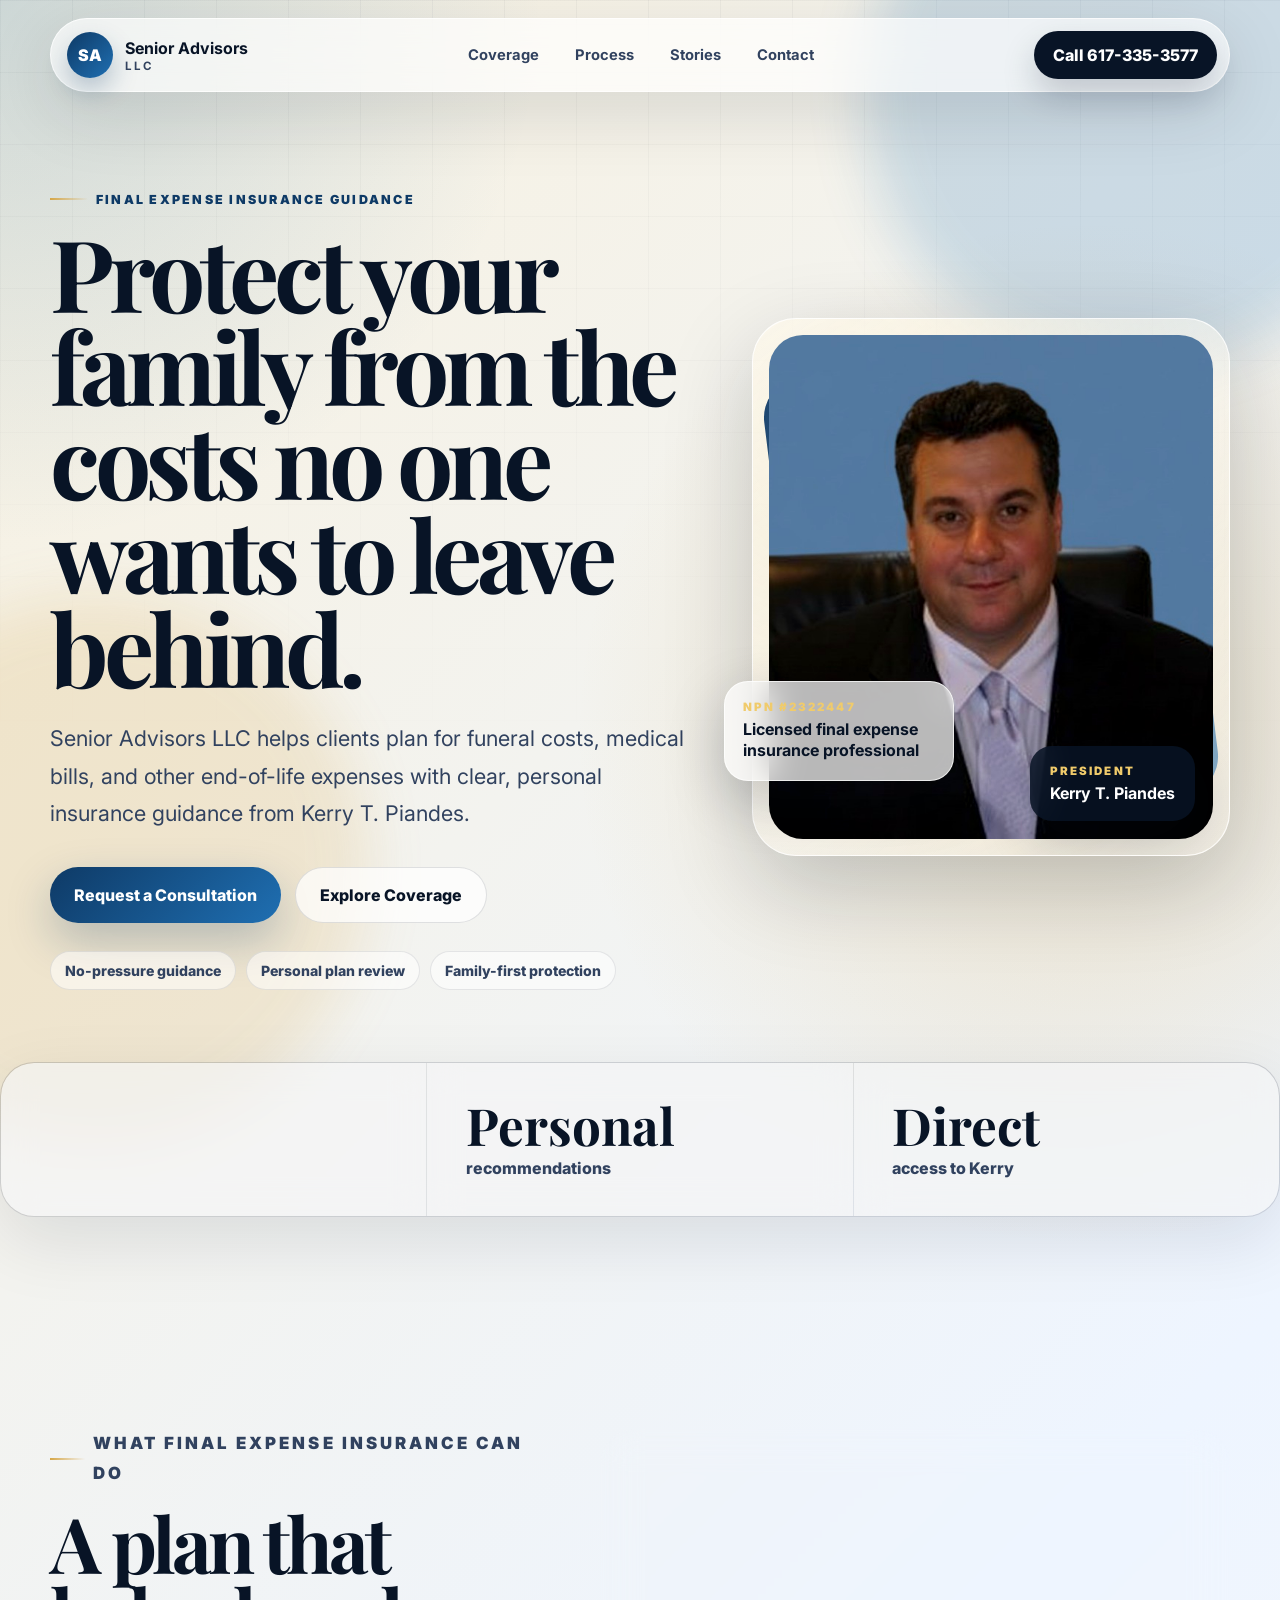
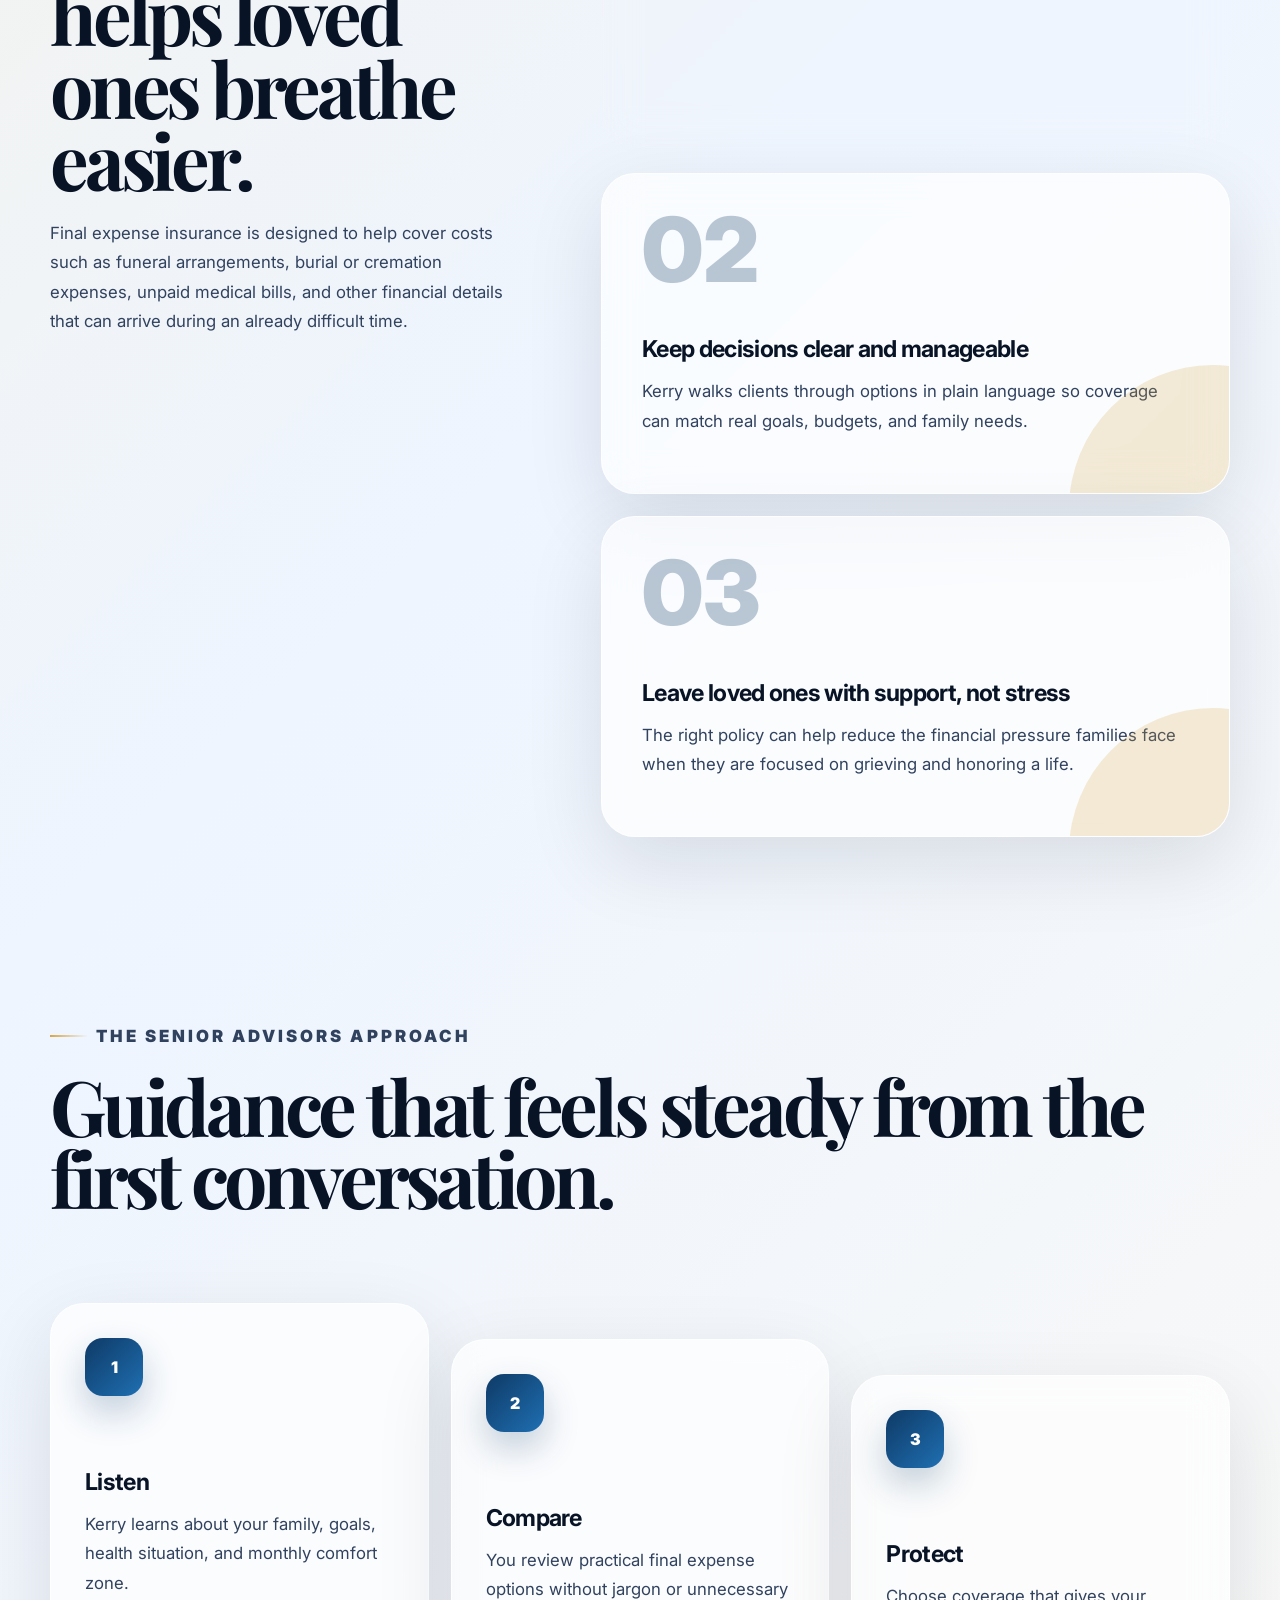
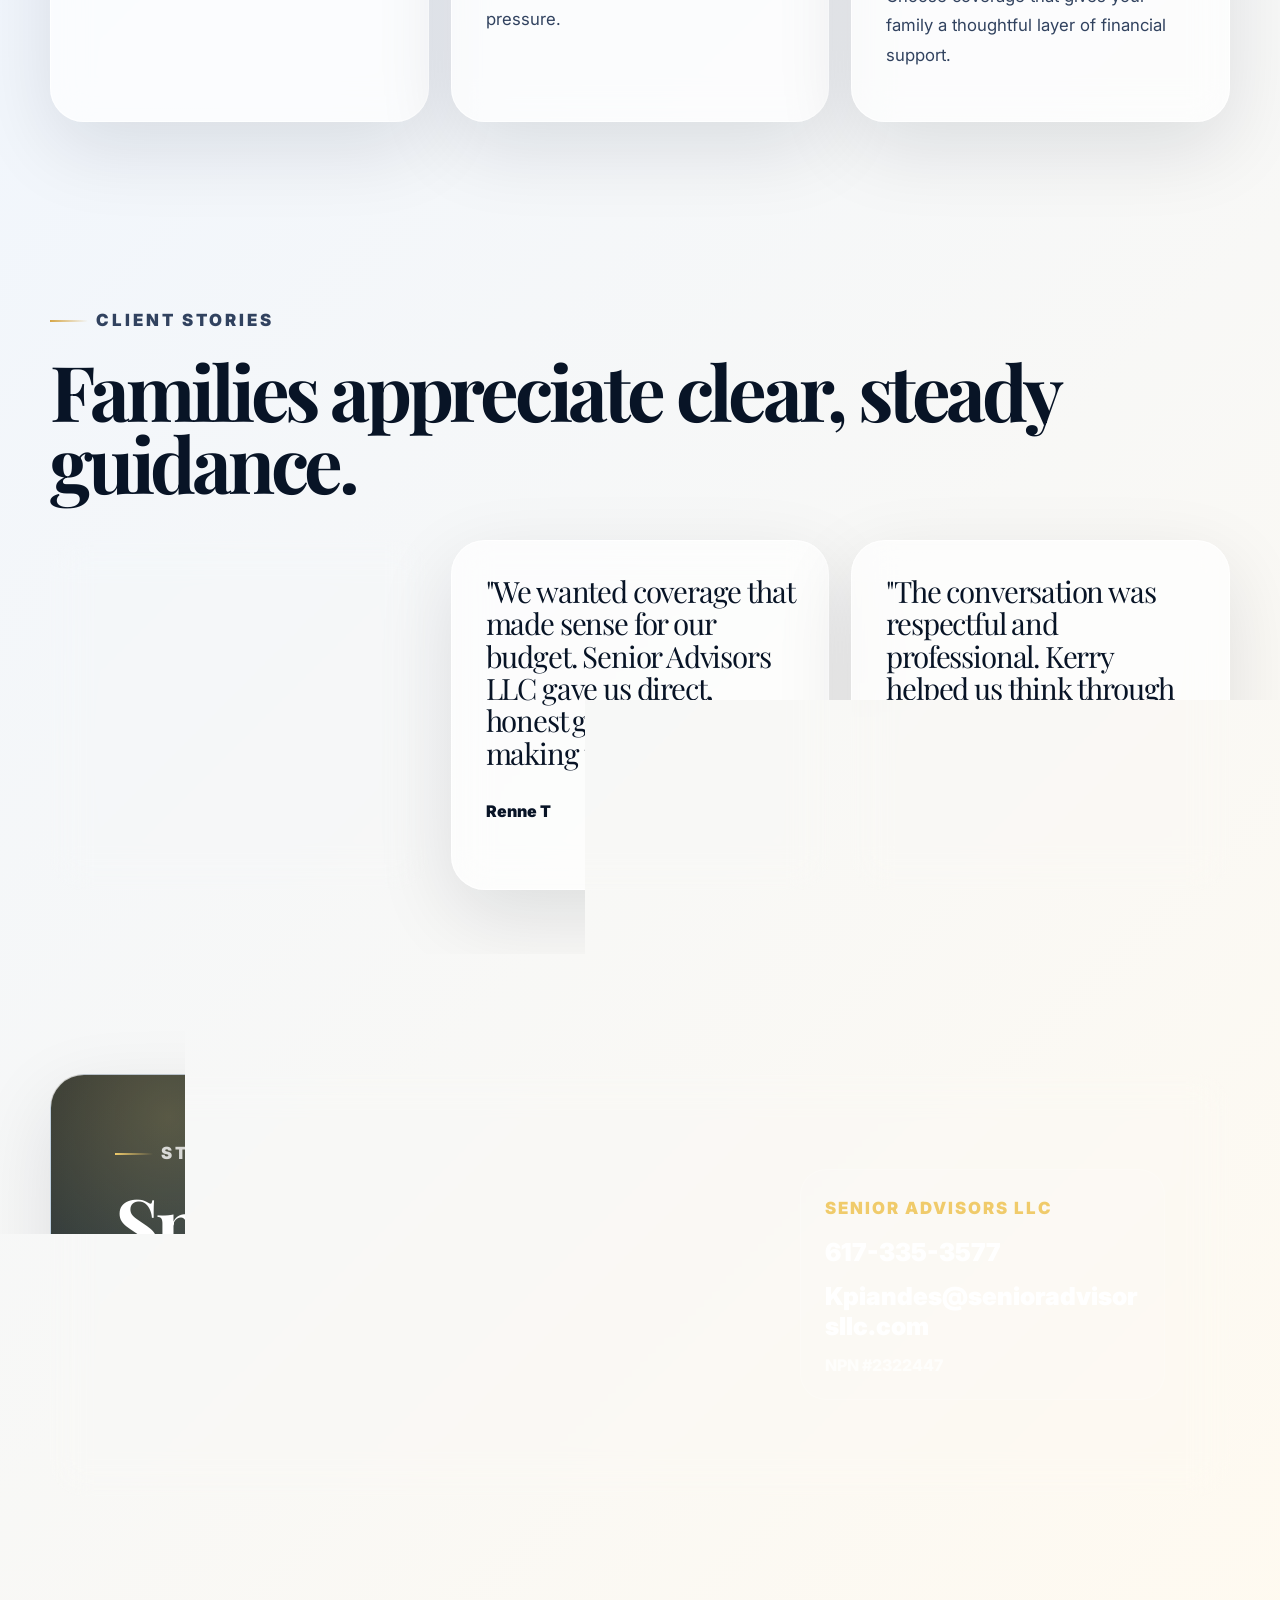
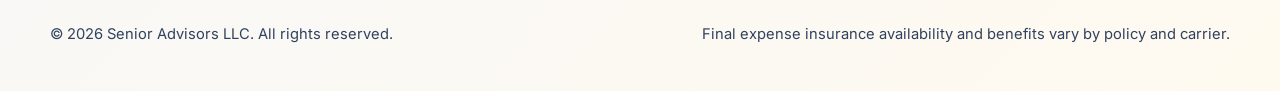
==== index.html @ 6a1ea482 "initial site upload" ====
<!doctype html>
<html lang="en">
  <head>
    <meta charset="UTF-8" />
    <meta name="viewport" content="width=device-width, initial-scale=1.0" />
    <title>Senior Advisors LLC | Final Expense Insurance</title>
    <meta
      name="description"
      content="Senior Advisors LLC helps families plan ahead with final expense insurance guidance from Kerry T. Piandes."
    />
    <link rel="preconnect" href="https://fonts.googleapis.com" />
    <link rel="preconnect" href="https://fonts.gstatic.com" crossorigin />
    <link
      href="https://fonts.googleapis.com/css2?family=Inter:wght@400;500;600;700;800;900&family=Playfair+Display:wght@700;800&display=swap"
      rel="stylesheet"
    />
    <link rel="stylesheet" href="styles.css" />
  </head>
  <body>
    <div class="site-glow site-glow-one"></div>
    <div class="site-glow site-glow-two"></div>

    <header class="nav">
      <a class="brand" href="#top" aria-label="Senior Advisors LLC home">
        <span class="brand-mark">SA</span>
        <span>
          <strong>Senior Advisors</strong>
          <small>LLC</small>
        </span>
      </a>

      <nav class="nav-links" aria-label="Primary navigation">
        <a href="#coverage">Coverage</a>
        <a href="#process">Process</a>
        <a href="#testimonials">Stories</a>
        <a href="#contact">Contact</a>
      </nav>

      <a class="nav-cta" href="tel:6173353577">Call 617-335-3577</a>
    </header>

    <main id="top">
      <section class="hero section-stack">
        <div class="hero-copy reveal">
          <p class="eyebrow">Final expense insurance guidance</p>
          <h1>Protect your family from the costs no one wants to leave behind.</h1>
          <p class="hero-text">
            Senior Advisors LLC helps clients plan for funeral costs, medical bills, and other
            end-of-life expenses with clear, personal insurance guidance from Kerry T. Piandes.
          </p>

          <div class="hero-actions">
            <a class="button button-primary" href="#contact">Request a Consultation</a>
            <a class="button button-secondary" href="#coverage">Explore Coverage</a>
          </div>

          <div class="trust-row" aria-label="Senior Advisors LLC highlights">
            <span>No-pressure guidance</span>
            <span>Personal plan review</span>
            <span>Family-first protection</span>
          </div>
        </div>

        <div class="hero-portrait reveal" data-parallax="0.08">
          <div class="portrait-card">
            <img src="assets/kerry-piandes.png" alt="Kerry T. Piandes, President of Senior Advisors LLC" />
            <div class="portrait-badge">
              <span>President</span>
              <strong>Kerry T. Piandes</strong>
            </div>
          </div>
          <div class="credential-card glass-card">
            <span>NPN #2322447</span>
            <strong>Licensed final expense insurance professional</strong>
          </div>
        </div>
      </section>

      <section class="stats-panel reveal" aria-label="Company highlights">
        <div>
          <strong>Simple</strong>
          <span>coverage conversations</span>
        </div>
        <div>
          <strong>Personal</strong>
          <span>recommendations</span>
        </div>
        <div>
          <strong>Direct</strong>
          <span>access to Kerry</span>
        </div>
      </section>

      <section id="coverage" class="content-grid section-stack">
        <div class="section-intro reveal">
          <p class="eyebrow">What final expense insurance can do</p>
          <h2>A plan that helps loved ones breathe easier.</h2>
          <p>
            Final expense insurance is designed to help cover costs such as funeral arrangements,
            burial or cremation expenses, unpaid medical bills, and other financial details that can
            arrive during an already difficult time.
          </p>
        </div>

        <div class="feature-stack">
          <article class="feature-card reveal">
            <span class="feature-number">01</span>
            <h3>Plan for funeral and burial expenses</h3>
            <p>
              Help make sure your family has funds available for services, memorial arrangements,
              and related final costs.
            </p>
          </article>
          <article class="feature-card reveal">
            <span class="feature-number">02</span>
            <h3>Keep decisions clear and manageable</h3>
            <p>
              Kerry walks clients through options in plain language so coverage can match real
              goals, budgets, and family needs.
            </p>
          </article>
          <article class="feature-card reveal">
            <span class="feature-number">03</span>
            <h3>Leave loved ones with support, not stress</h3>
            <p>
              The right policy can help reduce the financial pressure families face when they are
              focused on grieving and honoring a life.
            </p>
          </article>
        </div>
      </section>

      <section id="process" class="process section-stack">
        <div class="section-intro reveal">
          <p class="eyebrow">The Senior Advisors approach</p>
          <h2>Guidance that feels steady from the first conversation.</h2>
        </div>

        <div class="process-rail">
          <article class="process-card reveal">
            <span>1</span>
            <h3>Listen</h3>
            <p>Kerry learns about your family, goals, health situation, and monthly comfort zone.</p>
          </article>
          <article class="process-card reveal">
            <span>2</span>
            <h3>Compare</h3>
            <p>You review practical final expense options without jargon or unnecessary pressure.</p>
          </article>
          <article class="process-card reveal">
            <span>3</span>
            <h3>Protect</h3>
            <p>Choose coverage that gives your family a thoughtful layer of financial support.</p>
          </article>
        </div>
      </section>

      <section id="testimonials" class="testimonials section-stack">
        <div class="section-intro reveal">
          <p class="eyebrow">Client stories</p>
          <h2>Families appreciate clear, steady guidance.</h2>
        </div>

        <div class="testimonial-grid">
          <figure class="testimonial-card reveal">
            <blockquote>
              "Kerry made the whole process simple. He explained the options clearly and helped us
              feel confident that our family would be protected."
            </blockquote>
            <figcaption>Paul O</figcaption>
          </figure>
          <figure class="testimonial-card reveal">
            <blockquote>
              "We wanted coverage that made sense for our budget. Senior Advisors LLC gave us
              direct, honest guidance without making us feel rushed."
            </blockquote>
            <figcaption>Renne T</figcaption>
          </figure>
          <figure class="testimonial-card reveal">
            <blockquote>
              "The conversation was respectful and professional. Kerry helped us think through
              details we had been putting off for years."
            </blockquote>
            <figcaption>Steve B</figcaption>
          </figure>
        </div>
      </section>

      <section id="contact" class="contact section-stack reveal">
        <div class="contact-card">
          <div>
            <p class="eyebrow">Start the conversation</p>
            <h2>Speak directly with Kerry T. Piandes.</h2>
            <p>
              Get a personal final expense insurance review and learn what options may fit your
              family, budget, and long-term wishes.
            </p>
          </div>

          <div class="contact-panel">
            <p>Senior Advisors LLC</p>
            <a href="tel:6173353577">617-335-3577</a>
            <a href="mailto:Kpiandes@senioradvisorsllc.com">Kpiandes@senioradvisorsllc.com</a>
            <span>NPN #2322447</span>
          </div>
        </div>
      </section>
    </main>

    <footer class="footer">
      <p>&copy; <span id="year"></span> Senior Advisors LLC. All rights reserved.</p>
      <p>Final expense insurance availability and benefits vary by policy and carrier.</p>
    </footer>

    <script src="script.js"></script>
  </body>
</html>
---- styles.css ----
:root {
  --ink: #081426;
  --ink-soft: #31425f;
  --paper: #f7f3ea;
  --cream: #fff8ea;
  --gold: #d6a646;
  --gold-bright: #f0cb6b;
  --blue: #0e3a66;
  --blue-bright: #1f6fb2;
  --glass: rgba(255, 255, 255, 0.72);
  --shadow: 0 30px 90px rgba(7, 21, 40, 0.2);
  --radius: 34px;
}

* {
  box-sizing: border-box;
}

html {
  scroll-behavior: smooth;
}

body {
  margin: 0;
  min-height: 100vh;
  overflow-x: hidden;
  color: var(--ink);
  font-family: "Inter", system-ui, -apple-system, BlinkMacSystemFont, "Segoe UI", sans-serif;
  background:
    radial-gradient(circle at top left, rgba(31, 111, 178, 0.2), transparent 34rem),
    radial-gradient(circle at 85% 15%, rgba(214, 166, 70, 0.26), transparent 32rem),
    linear-gradient(135deg, #f8f1df 0%, #eef5ff 42%, #fffaf0 100%);
}

body::before {
  position: fixed;
  inset: 0;
  z-index: -3;
  pointer-events: none;
  content: "";
  background-image:
    linear-gradient(rgba(8, 20, 38, 0.045) 1px, transparent 1px),
    linear-gradient(90deg, rgba(8, 20, 38, 0.045) 1px, transparent 1px);
  background-size: 72px 72px;
  mask-image: linear-gradient(to bottom, rgba(0, 0, 0, 0.8), transparent 85%);
}

a {
  color: inherit;
  text-decoration: none;
}

img {
  display: block;
  max-width: 100%;
}

.site-glow {
  position: fixed;
  z-index: -2;
  width: 34rem;
  height: 34rem;
  border-radius: 999px;
  filter: blur(28px);
  opacity: 0.55;
  pointer-events: none;
}

.site-glow-one {
  top: -11rem;
  right: -8rem;
  background: rgba(31, 111, 178, 0.34);
}

.site-glow-two {
  bottom: -15rem;
  left: -11rem;
  background: rgba(214, 166, 70, 0.32);
}

.nav {
  position: sticky;
  top: 18px;
  z-index: 20;
  display: flex;
  align-items: center;
  justify-content: space-between;
  width: min(1180px, calc(100% - 32px));
  margin: 18px auto 0;
  padding: 12px;
  border: 1px solid rgba(255, 255, 255, 0.76);
  border-radius: 999px;
  background: rgba(255, 255, 255, 0.66);
  box-shadow: 0 20px 70px rgba(8, 20, 38, 0.13);
  backdrop-filter: blur(20px);
}

.brand,
.nav-links,
.hero-actions,
.trust-row {
  display: flex;
  align-items: center;
}

.brand {
  gap: 12px;
  padding-left: 4px;
  font-weight: 800;
}

.brand small {
  display: block;
  margin-top: 1px;
  color: var(--ink-soft);
  font-size: 0.72rem;
  font-weight: 700;
  letter-spacing: 0.18em;
  text-transform: uppercase;
}

.brand-mark {
  display: grid;
  width: 46px;
  height: 46px;
  place-items: center;
  border-radius: 50%;
  color: #fff;
  font-weight: 900;
  background: linear-gradient(135deg, var(--blue), var(--blue-bright));
  box-shadow: 0 12px 26px rgba(14, 58, 102, 0.28);
}

.nav-links {
  gap: 8px;
}

.nav-links a {
  padding: 11px 14px;
  border-radius: 999px;
  color: var(--ink-soft);
  font-size: 0.92rem;
  font-weight: 700;
  transition: 180ms ease;
}

.nav-links a:hover {
  color: var(--ink);
  background: rgba(14, 58, 102, 0.08);
}

.nav-cta,
.button {
  display: inline-flex;
  align-items: center;
  justify-content: center;
  border-radius: 999px;
  font-weight: 800;
  transition:
    transform 180ms ease,
    box-shadow 180ms ease,
    background 180ms ease;
}

.nav-cta {
  padding: 14px 19px;
  color: #fff;
  background: var(--ink);
  box-shadow: 0 16px 34px rgba(8, 20, 38, 0.2);
}

.nav-cta:hover,
.button:hover {
  transform: translateY(-3px);
}

.section-stack {
  width: min(1180px, calc(100% - 32px));
  margin: 0 auto;
}

.hero {
  display: grid;
  grid-template-columns: minmax(0, 1.04fr) minmax(280px, 0.78fr);
  gap: clamp(1.6rem, 5vw, 6rem);
  align-items: center;
  min-height: calc(100vh - 88px);
  padding: 92px 0 72px;
}

.hero-copy,
.hero-portrait {
  min-width: 0;
}

.eyebrow {
  display: inline-flex;
  gap: 8px;
  align-items: center;
  margin: 0 0 18px;
  color: var(--blue);
  font-size: 0.78rem;
  font-weight: 900;
  letter-spacing: 0.18em;
  text-transform: uppercase;
}

.eyebrow::before {
  width: 38px;
  height: 2px;
  content: "";
  background: linear-gradient(90deg, var(--gold), transparent);
}

h1,
h2,
h3,
p {
  margin-top: 0;
}

h1,
h2 {
  font-family: "Playfair Display", Georgia, serif;
  line-height: 0.94;
  letter-spacing: -0.055em;
}

h1 {
  max-width: 760px;
  margin-bottom: 26px;
  font-size: clamp(3.6rem, 7.8vw, 7.8rem);
}

h2 {
  margin-bottom: 24px;
  font-size: clamp(3rem, 6vw, 6.4rem);
}

h3 {
  margin-bottom: 14px;
  font-size: 1.45rem;
  letter-spacing: -0.03em;
}

.hero-text,
.section-intro p,
.feature-card p,
.process-card p,
.contact-card p,
.footer {
  color: var(--ink-soft);
  font-size: 1.05rem;
  line-height: 1.75;
}

.hero-text {
  max-width: 650px;
  font-size: clamp(1.08rem, 1.8vw, 1.35rem);
}

.hero-actions {
  flex-wrap: wrap;
  gap: 14px;
  margin: 34px 0 28px;
}

.button {
  min-height: 56px;
  padding: 0 24px;
}

.button-primary {
  color: #fff;
  background: linear-gradient(135deg, var(--blue), var(--blue-bright));
  box-shadow: 0 18px 45px rgba(14, 58, 102, 0.26);
}

.button-secondary {
  border: 1px solid rgba(8, 20, 38, 0.12);
  background: rgba(255, 255, 255, 0.72);
}

.trust-row {
  flex-wrap: wrap;
  gap: 10px;
}

.trust-row span {
  padding: 10px 14px;
  border: 1px solid rgba(8, 20, 38, 0.09);
  border-radius: 999px;
  color: var(--ink-soft);
  font-size: 0.88rem;
  font-weight: 800;
  background: rgba(255, 255, 255, 0.54);
}

.hero-portrait {
  position: relative;
}

.portrait-card {
  position: relative;
  isolation: isolate;
  overflow: hidden;
  padding: 16px;
  border: 1px solid rgba(255, 255, 255, 0.8);
  border-radius: 44px;
  background:
    linear-gradient(145deg, rgba(255, 255, 255, 0.62), rgba(255, 255, 255, 0.2)),
    radial-gradient(circle at 20% 20%, rgba(240, 203, 107, 0.35), transparent 32rem);
  box-shadow: var(--shadow);
}

.portrait-card::before {
  position: absolute;
  inset: 7%;
  z-index: -1;
  border-radius: 40px;
  content: "";
  background: linear-gradient(135deg, rgba(14, 58, 102, 0.95), rgba(31, 111, 178, 0.5));
  transform: rotate(-7deg);
}

.portrait-card img {
  width: 100%;
  aspect-ratio: 0.88;
  object-fit: cover;
  object-position: center top;
  border-radius: 34px;
  filter: saturate(1.04) contrast(1.03);
}

.portrait-badge,
.credential-card {
  position: absolute;
  box-shadow: 0 18px 55px rgba(8, 20, 38, 0.22);
}

.portrait-badge {
  right: 34px;
  bottom: 34px;
  padding: 18px 20px;
  border-radius: 22px;
  color: #fff;
  background: rgba(8, 20, 38, 0.82);
  backdrop-filter: blur(16px);
}

.portrait-badge span,
.credential-card span {
  display: block;
  margin-bottom: 5px;
  color: var(--gold-bright);
  font-size: 0.72rem;
  font-weight: 900;
  letter-spacing: 0.18em;
  text-transform: uppercase;
}

.portrait-badge strong,
.credential-card strong {
  display: block;
}

.glass-card {
  border: 1px solid rgba(255, 255, 255, 0.72);
  background: var(--glass);
  backdrop-filter: blur(18px);
}

.credential-card {
  left: -28px;
  bottom: 14%;
  max-width: 230px;
  padding: 18px;
  border-radius: 24px;
}

.credential-card strong {
  color: var(--ink);
  line-height: 1.35;
}

.stats-panel {
  display: grid;
  grid-template-columns: repeat(3, 1fr);
  gap: 1px;
  overflow: hidden;
  margin-bottom: 120px;
  border: 1px solid rgba(8, 20, 38, 0.09);
  border-radius: var(--radius);
  background: rgba(8, 20, 38, 0.08);
  box-shadow: 0 24px 70px rgba(8, 20, 38, 0.1);
}

.stats-panel div {
  padding: clamp(1.35rem, 4vw, 2.4rem);
  background: rgba(255, 255, 255, 0.64);
  backdrop-filter: blur(16px);
}

.stats-panel strong {
  display: block;
  margin-bottom: 8px;
  font-family: "Playfair Display", Georgia, serif;
  font-size: clamp(2rem, 4vw, 4.2rem);
  line-height: 0.95;
}

.stats-panel span {
  color: var(--ink-soft);
  font-weight: 800;
}

.content-grid,
.process,
.testimonials,
.contact {
  padding: 92px 0;
}

.content-grid {
  display: grid;
  grid-template-columns: 0.86fr 1.14fr;
  gap: clamp(2rem, 6vw, 5rem);
  align-items: start;
}

.section-intro {
  position: sticky;
  top: 120px;
}

.feature-stack {
  display: grid;
  gap: 22px;
}

.feature-card,
.process-card,
.testimonial-card,
.contact-card {
  position: relative;
  overflow: hidden;
  border: 1px solid rgba(255, 255, 255, 0.72);
  border-radius: var(--radius);
  background: rgba(255, 255, 255, 0.66);
  box-shadow: 0 26px 80px rgba(8, 20, 38, 0.11);
  backdrop-filter: blur(18px);
}

.feature-card {
  min-height: 260px;
  padding: clamp(1.5rem, 4vw, 2.5rem);
}

.feature-card::after,
.testimonial-card::after {
  position: absolute;
  inset: auto -8rem -10rem auto;
  width: 18rem;
  height: 18rem;
  border-radius: 50%;
  content: "";
  background: rgba(214, 166, 70, 0.22);
}

.feature-number {
  display: inline-flex;
  margin-bottom: 50px;
  color: rgba(14, 58, 102, 0.28);
  font-size: clamp(3rem, 7vw, 6.2rem);
  font-weight: 900;
  line-height: 0.8;
}

.process-rail {
  display: grid;
  grid-template-columns: repeat(3, 1fr);
  gap: 22px;
  align-items: stretch;
  margin-top: clamp(3.5rem, 7vw, 6rem);
}

.process-card {
  display: flex;
  min-height: 320px;
  flex-direction: column;
  padding: 34px;
  transform-style: preserve-3d;
}

.process-card:nth-child(2) {
  margin-top: 36px;
}

.process-card:nth-child(3) {
  margin-top: 72px;
}

.process-card span {
  display: grid;
  width: 58px;
  height: 58px;
  flex: 0 0 auto;
  margin-bottom: 72px;
  place-items: center;
  border-radius: 18px;
  color: #fff;
  font-weight: 900;
  background: linear-gradient(135deg, var(--blue), var(--blue-bright));
  box-shadow: 0 16px 35px rgba(14, 58, 102, 0.24);
}

.testimonial-grid {
  display: grid;
  grid-template-columns: repeat(3, 1fr);
  gap: 22px;
  margin-top: 42px;
}

.testimonial-card {
  min-height: 350px;
  margin: 0;
  padding: 34px;
}

.testimonial-card blockquote {
  position: relative;
  z-index: 1;
  margin: 0 0 32px;
  color: var(--ink);
  font-family: "Playfair Display", Georgia, serif;
  font-size: clamp(1.45rem, 2.3vw, 2.2rem);
  line-height: 1.1;
  letter-spacing: -0.04em;
}

.testimonial-card figcaption {
  position: relative;
  z-index: 1;
  color: var(--ink);
  font-weight: 900;
}

.testimonial-card figcaption span {
  display: block;
  margin-top: 6px;
  color: var(--ink-soft);
  font-size: 0.82rem;
  font-weight: 700;
}

.contact-card {
  display: grid;
  grid-template-columns: 1fr minmax(280px, 0.56fr);
  gap: 32px;
  align-items: center;
  padding: clamp(2rem, 6vw, 4rem);
  color: #fff;
  background:
    radial-gradient(circle at 10% 10%, rgba(240, 203, 107, 0.35), transparent 24rem),
    linear-gradient(135deg, #071526, #0e3a66 58%, #1f6fb2);
}

.contact-card .eyebrow,
.contact-card p {
  color: rgba(255, 255, 255, 0.78);
}

.contact-card .eyebrow::before {
  background: linear-gradient(90deg, var(--gold-bright), transparent);
}

.contact-card h2 {
  color: #fff;
}

.contact-panel {
  display: grid;
  gap: 14px;
  padding: 24px;
  border: 1px solid rgba(255, 255, 255, 0.18);
  border-radius: 26px;
  background: rgba(255, 255, 255, 0.1);
  backdrop-filter: blur(18px);
}

.contact-panel p {
  margin: 0;
  color: var(--gold-bright);
  font-weight: 900;
  letter-spacing: 0.12em;
  text-transform: uppercase;
}

.contact-panel a {
  font-size: clamp(1.1rem, 2vw, 1.55rem);
  font-weight: 900;
  overflow-wrap: anywhere;
}

.contact-panel span {
  color: rgba(255, 255, 255, 0.72);
  font-weight: 800;
}

.footer {
  display: flex;
  gap: 18px;
  justify-content: space-between;
  width: min(1180px, calc(100% - 32px));
  margin: 0 auto;
  padding: 34px 0 44px;
  font-size: 0.92rem;
}

.footer p {
  margin: 0;
}

.reveal {
  opacity: 0;
  transform: translate3d(0, calc(34px + var(--parallax-offset, 0px)), 0) scale(0.985);
  transition:
    opacity 700ms ease,
    transform 700ms cubic-bezier(0.2, 0.8, 0.2, 1);
}

.reveal.is-visible {
  opacity: 1;
  transform: translate3d(0, var(--parallax-offset, 0px), 0) scale(1);
}

@media (max-width: 820px) {
  .nav {
    align-items: stretch;
    border-radius: 30px;
  }

  .nav-links {
    display: none;
  }

  .hero,
  .content-grid,
  .contact-card {
    grid-template-columns: 1fr;
  }

  .hero {
    gap: 34px;
    padding-top: 48px;
  }

  .hero-portrait {
    order: -1;
    width: min(100%, 460px);
    max-width: 560px;
    justify-self: center;
  }

  .section-intro {
    position: static;
  }

  .process-rail,
  .testimonial-grid {
    grid-template-columns: 1fr;
  }

  .process-card:nth-child(n) {
    margin-top: 0;
  }

  .process-card {
    min-height: 260px;
  }

  .process-card span {
    margin-bottom: 48px;
  }
}

@media (max-width: 680px) {
  .nav {
    top: 10px;
    width: min(100% - 20px, 1180px);
  }

  .brand span:last-child {
    display: none;
  }

  .nav-cta {
    padding: 13px 14px;
    font-size: 0.88rem;
  }

  h1 {
    font-size: clamp(3.35rem, 16vw, 5.5rem);
  }

  h2 {
    font-size: clamp(2.75rem, 13vw, 4.6rem);
  }

  .stats-panel {
    grid-template-columns: 1fr;
    margin-bottom: 54px;
  }

  .content-grid,
  .process,
  .testimonials,
  .contact {
    padding: 58px 0;
  }

  .credential-card,
  .portrait-badge {
    position: static;
    margin: 14px 0 0;
  }

  .footer {
    display: block;
  }

  .footer p + p {
    margin-top: 10px;
  }
}

@media (prefers-reduced-motion: reduce) {
  *,
  *::before,
  *::after {
    scroll-behavior: auto !important;
    transition-duration: 0.01ms !important;
    animation-duration: 0.01ms !important;
    animation-iteration-count: 1 !important;
  }
}
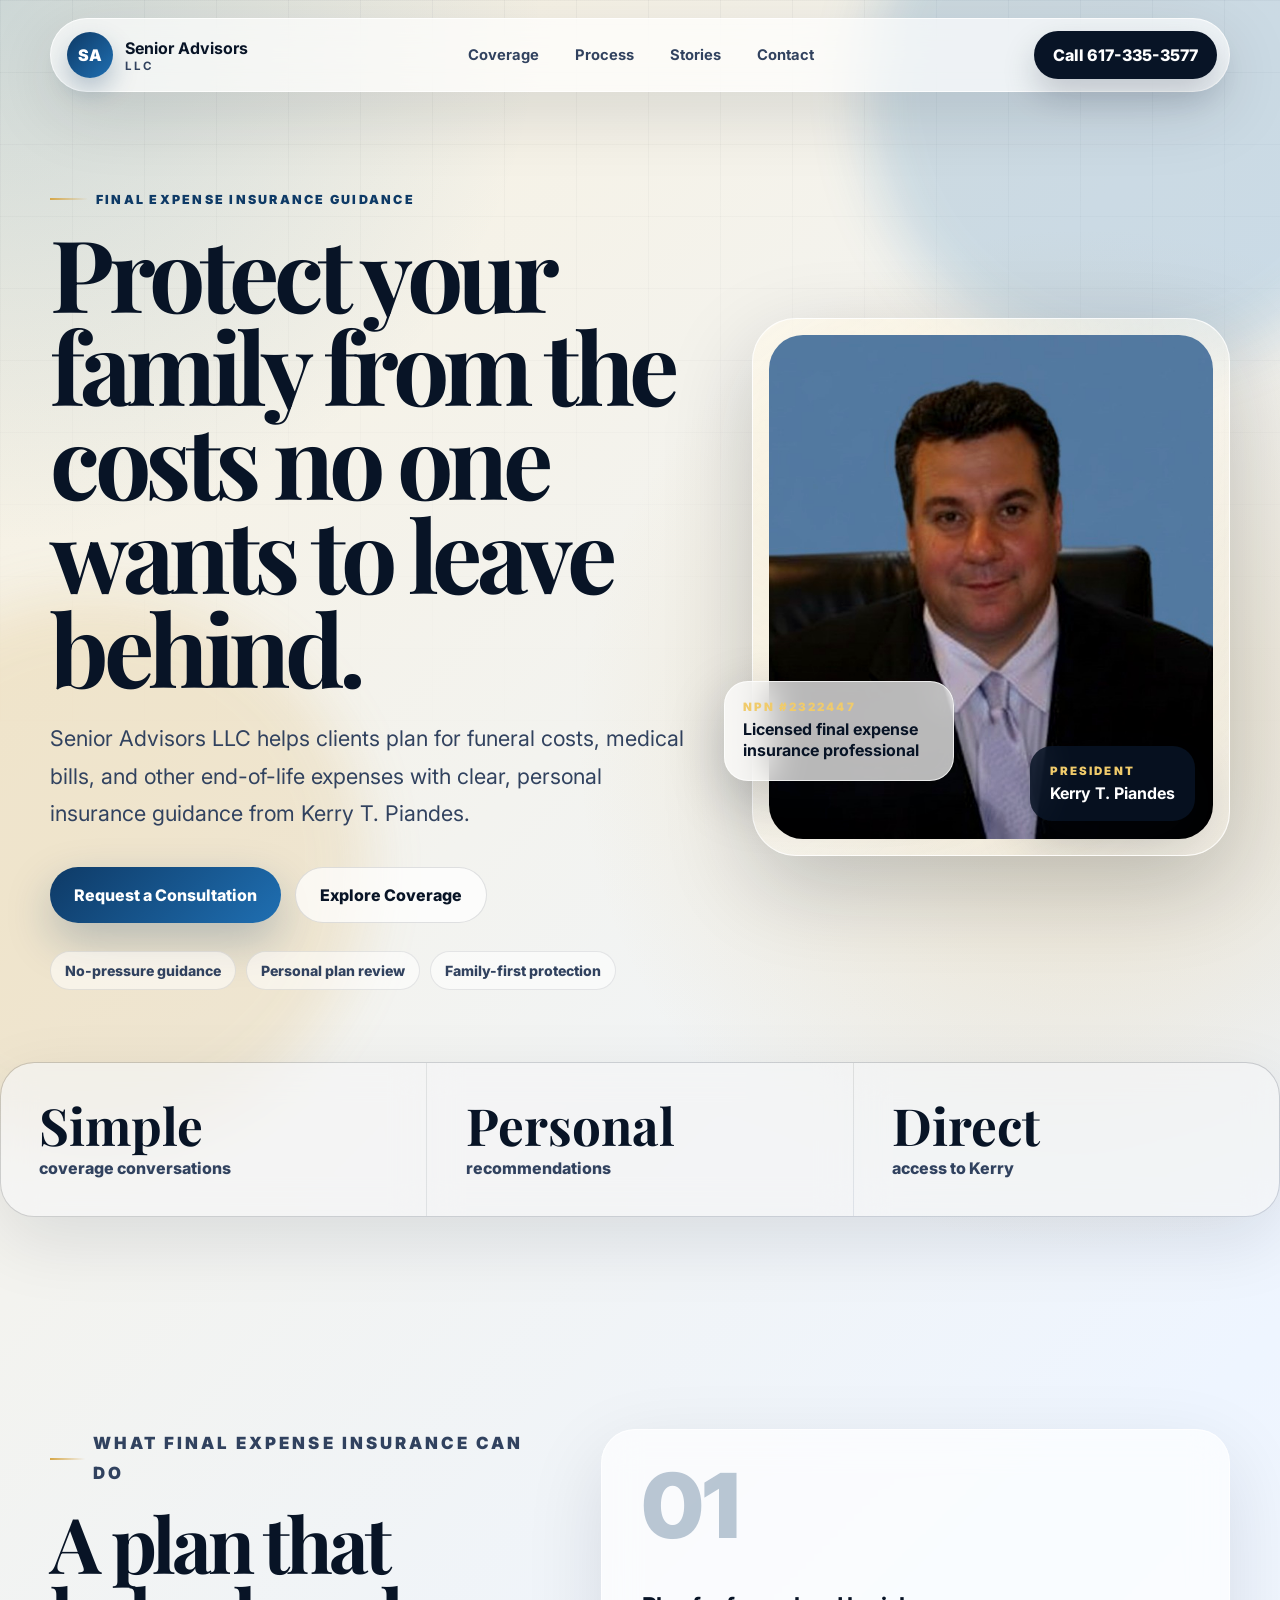
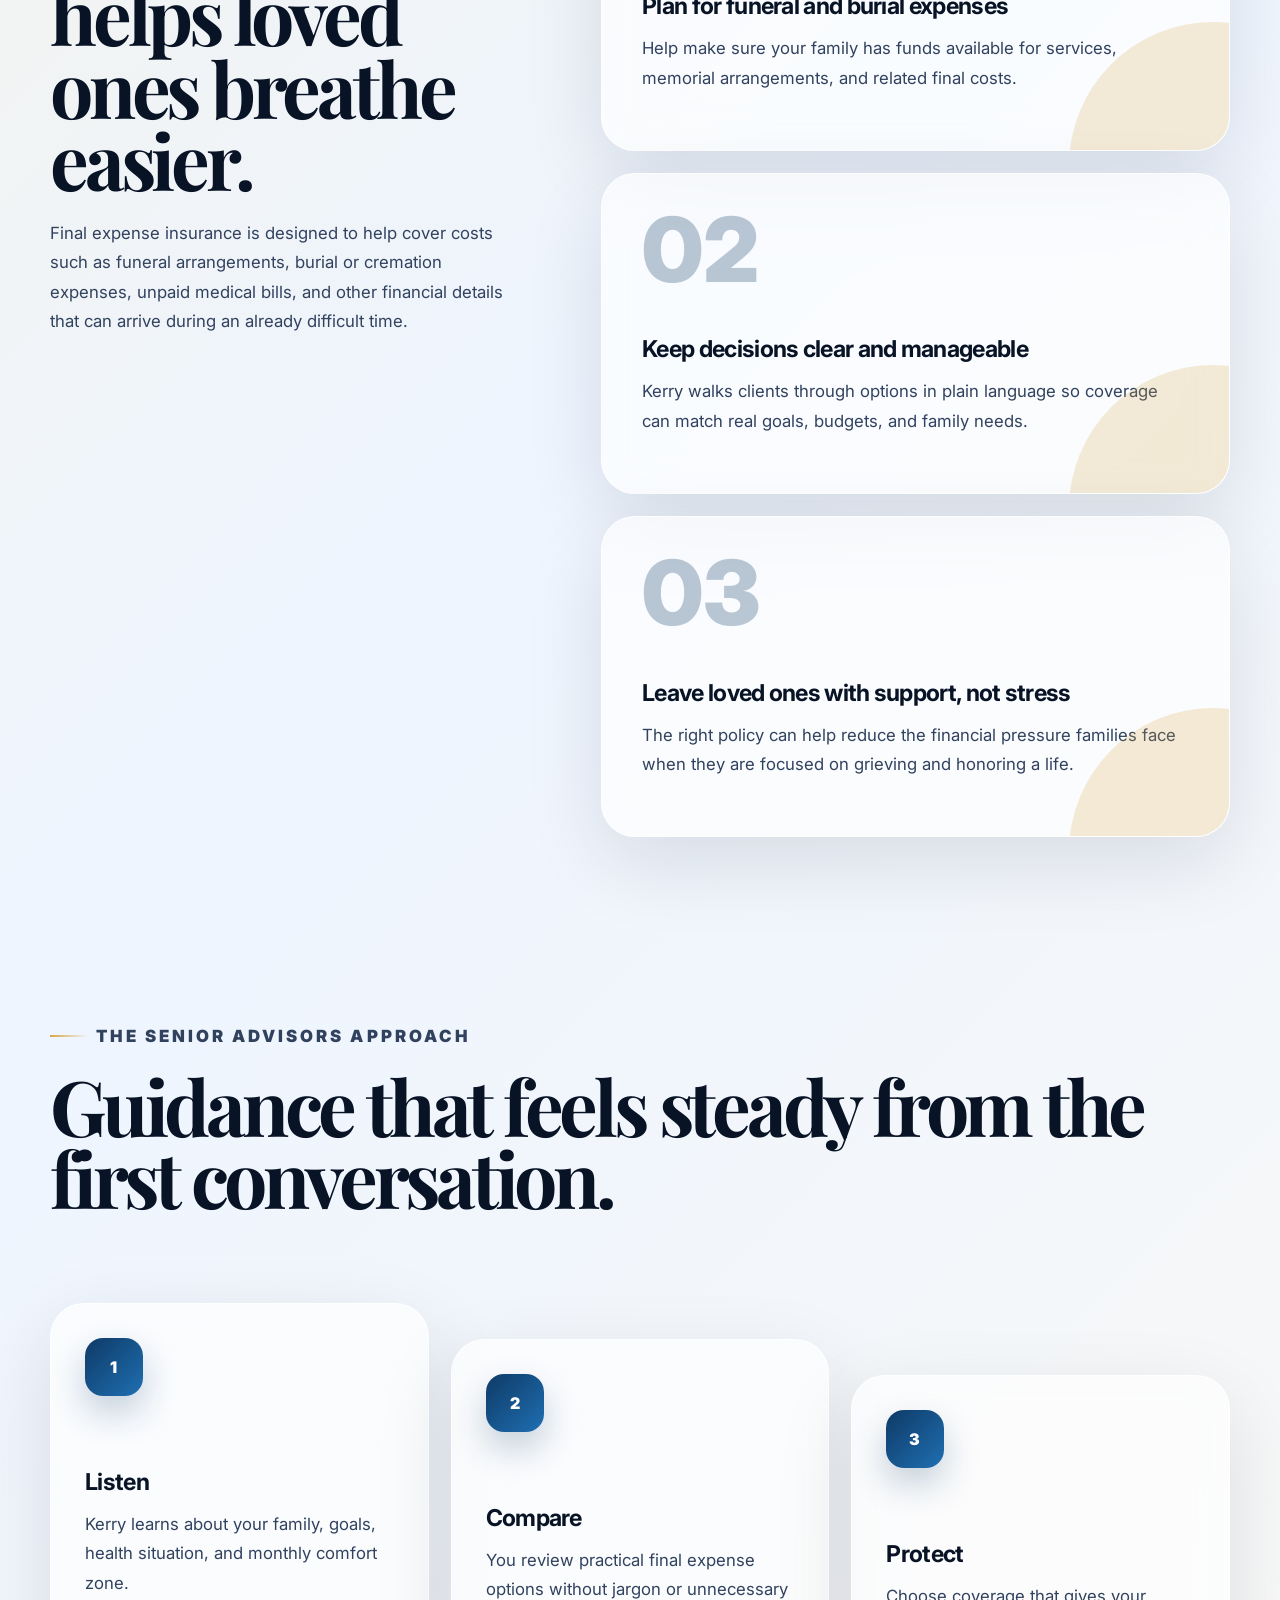
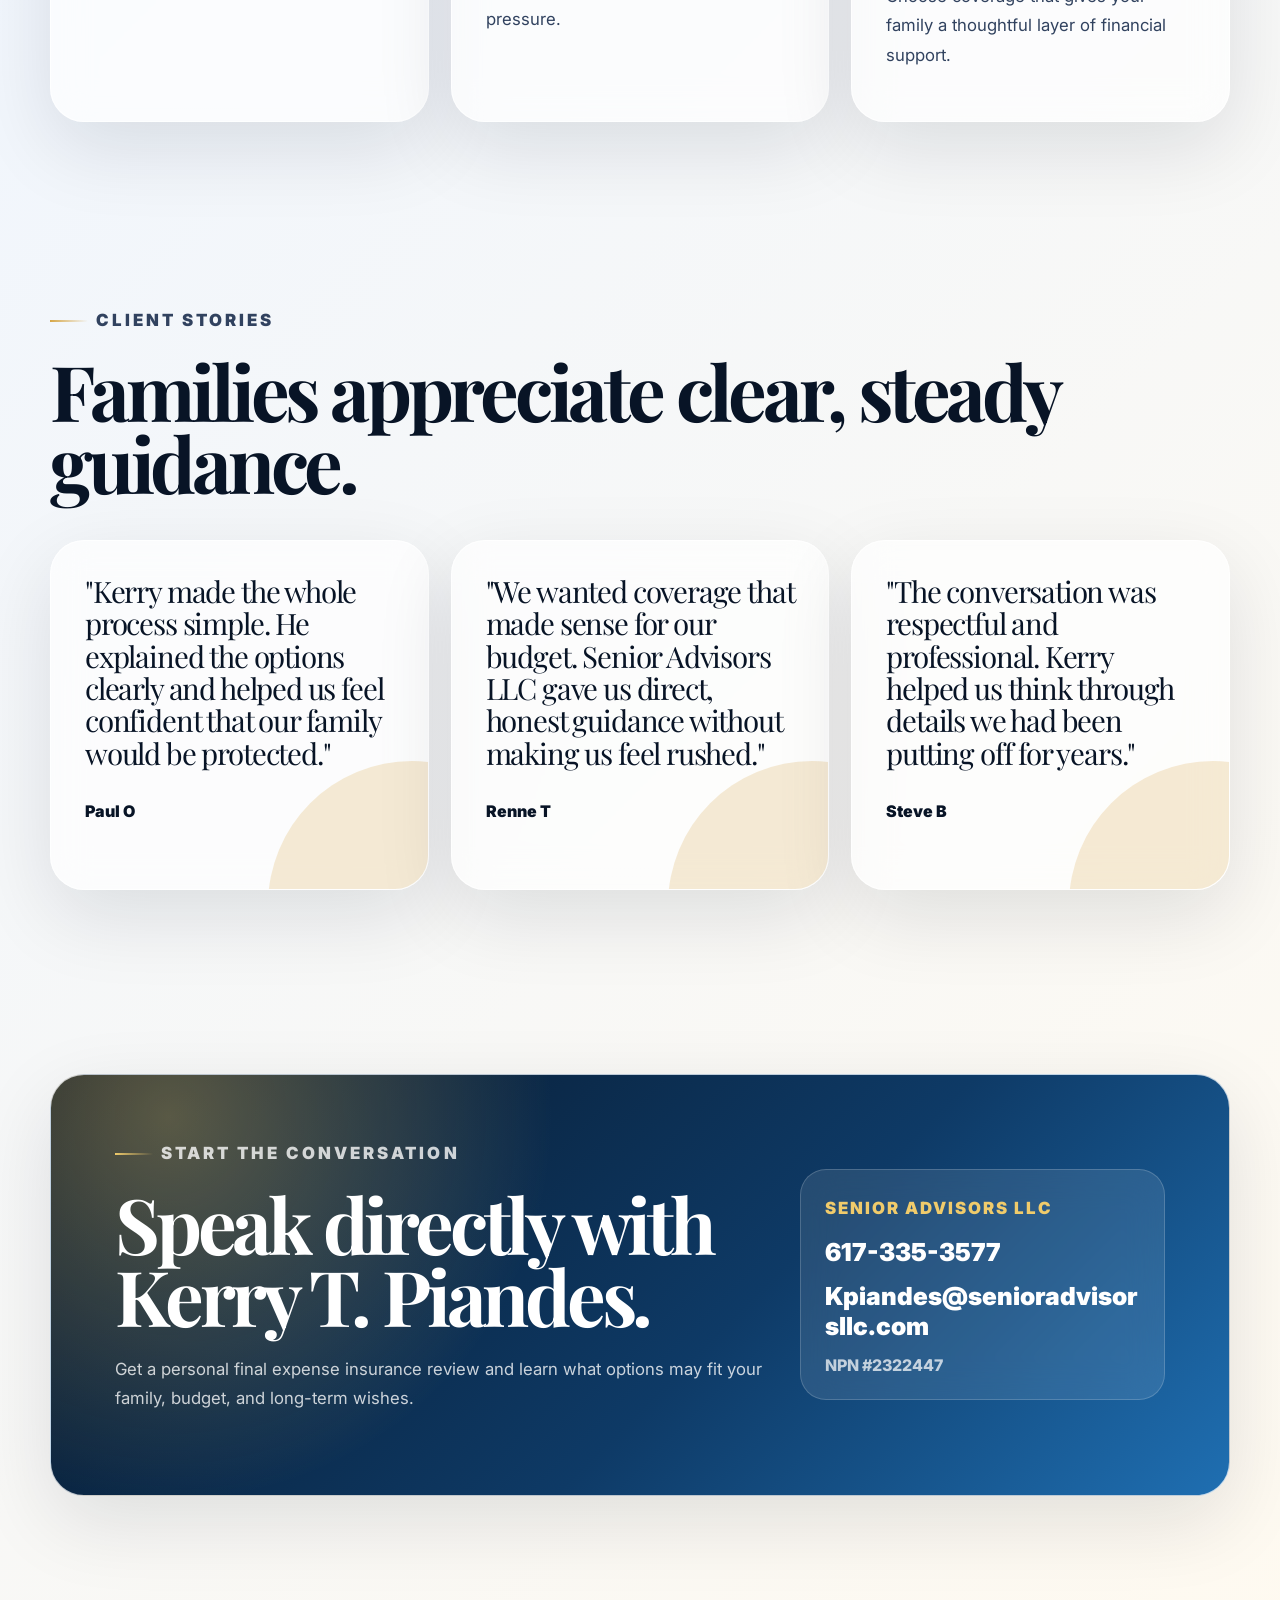
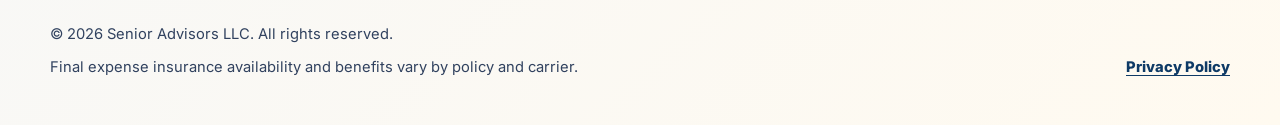
==== commit efe316b8: "Add a public Privacy Policy page with a footer link. Needed so Facebook ads and recruiting lead form" ====
--- a/index.html
+++ b/index.html
@@ -208,8 +208,13 @@
     </main>
 
     <footer class="footer">
-      <p>&copy; <span id="year"></span> Senior Advisors LLC. All rights reserved.</p>
-      <p>Final expense insurance availability and benefits vary by policy and carrier.</p>
+      <div class="footer-copy">
+        <p>&copy; <span id="year"></span> Senior Advisors LLC. All rights reserved.</p>
+        <p>Final expense insurance availability and benefits vary by policy and carrier.</p>
+      </div>
+      <nav class="footer-links" aria-label="Legal">
+        <a href="privacy.html">Privacy Policy</a>
+      </nav>
     </footer>
 
     <script src="script.js"></script>
--- a/styles.css
+++ b/styles.css
@@ -313,16 +313,6 @@
   box-shadow: var(--shadow);
 }
 
-.portrait-card::before {
-  position: absolute;
-  inset: 7%;
-  z-index: -1;
-  border-radius: 40px;
-  content: "";
-  background: linear-gradient(135deg, rgba(14, 58, 102, 0.95), rgba(31, 111, 178, 0.5));
-  transform: rotate(-7deg);
-}
-
 .portrait-card img {
   width: 100%;
   aspect-ratio: 0.88;
@@ -610,6 +600,7 @@
 .footer {
   display: flex;
   gap: 18px;
+  align-items: flex-end;
   justify-content: space-between;
   width: min(1180px, calc(100% - 32px));
   margin: 0 auto;
@@ -617,8 +608,144 @@
   font-size: 0.92rem;
 }
 
+.footer-copy,
 .footer p {
   margin: 0;
+}
+
+.footer-copy {
+  display: grid;
+  gap: 8px;
+}
+
+.footer-links {
+  display: flex;
+  flex-wrap: wrap;
+  gap: 8px 18px;
+  font-weight: 800;
+}
+
+.footer-links a {
+  color: var(--blue);
+  text-decoration: underline;
+  text-underline-offset: 3px;
+}
+
+.footer-links a:hover,
+.legal-content a:hover,
+.legal-toc a:hover {
+  color: var(--blue-bright);
+}
+
+.legal-page {
+  padding: 72px 0 48px;
+}
+
+.legal-hero h1 {
+  max-width: 920px;
+  margin-bottom: 18px;
+  font-size: clamp(3.1rem, 7vw, 5.6rem);
+  line-height: 0.92;
+}
+
+.legal-meta {
+  margin-bottom: 22px;
+  color: var(--ink-soft);
+  font-size: 0.95rem;
+  font-weight: 700;
+}
+
+.legal-hero p:last-child {
+  max-width: 720px;
+  color: var(--ink-soft);
+  font-size: 1.08rem;
+  line-height: 1.7;
+}
+
+.legal-layout {
+  display: grid;
+  grid-template-columns: minmax(210px, 0.34fr) minmax(0, 1fr);
+  gap: clamp(1.5rem, 4vw, 3.5rem);
+  align-items: start;
+  padding-top: 28px;
+}
+
+.legal-toc {
+  position: sticky;
+  top: 112px;
+  display: grid;
+  gap: 10px;
+  padding: 22px;
+  border-radius: 28px;
+}
+
+.legal-toc strong {
+  margin-bottom: 6px;
+  font-size: 0.78rem;
+  letter-spacing: 0.16em;
+  text-transform: uppercase;
+}
+
+.legal-toc a {
+  color: var(--ink-soft);
+  font-size: 0.92rem;
+  font-weight: 700;
+}
+
+.legal-content {
+  min-width: 0;
+  padding: clamp(1.5rem, 4vw, 2.6rem);
+  border: 1px solid rgba(255, 255, 255, 0.72);
+  border-radius: var(--radius);
+  background: rgba(255, 255, 255, 0.66);
+  box-shadow: 0 26px 80px rgba(8, 20, 38, 0.11);
+  backdrop-filter: blur(18px);
+}
+
+.legal-content h2 {
+  margin: 2.4rem 0 0.9rem;
+  font-size: clamp(1.7rem, 3vw, 2.35rem);
+  line-height: 1.15;
+  letter-spacing: -0.04em;
+}
+
+.legal-content section:first-child h2 {
+  margin-top: 0;
+}
+
+.legal-content h3 {
+  margin: 1.4rem 0 0.7rem;
+  font-size: 1.12rem;
+}
+
+.legal-content p,
+.legal-content li {
+  color: var(--ink-soft);
+  font-size: 1.02rem;
+  line-height: 1.75;
+}
+
+.legal-content ul {
+  margin: 0 0 1rem;
+  padding-left: 1.2rem;
+}
+
+.legal-content li + li {
+  margin-top: 0.45rem;
+}
+
+.legal-content a {
+  color: var(--blue);
+  font-weight: 700;
+  text-decoration: underline;
+  text-underline-offset: 3px;
+}
+
+.legal-content address {
+  margin: 0 0 1rem;
+  color: var(--ink-soft);
+  font-style: normal;
+  line-height: 1.8;
 }
 
 .reveal {
@@ -726,11 +853,28 @@
   }
 
   .footer {
-    display: block;
-  }
-
-  .footer p + p {
-    margin-top: 10px;
+    display: grid;
+    gap: 16px;
+  }
+
+  .legal-page {
+    padding-top: 48px;
+  }
+
+  .legal-layout {
+    grid-template-columns: 1fr;
+  }
+
+  .legal-toc {
+    position: static;
+  }
+
+  .legal-hero h1 {
+    font-size: clamp(2.6rem, 12vw, 4.2rem);
+  }
+
+  .legal-content h2 {
+    font-size: clamp(1.45rem, 6vw, 2rem);
   }
 }
 
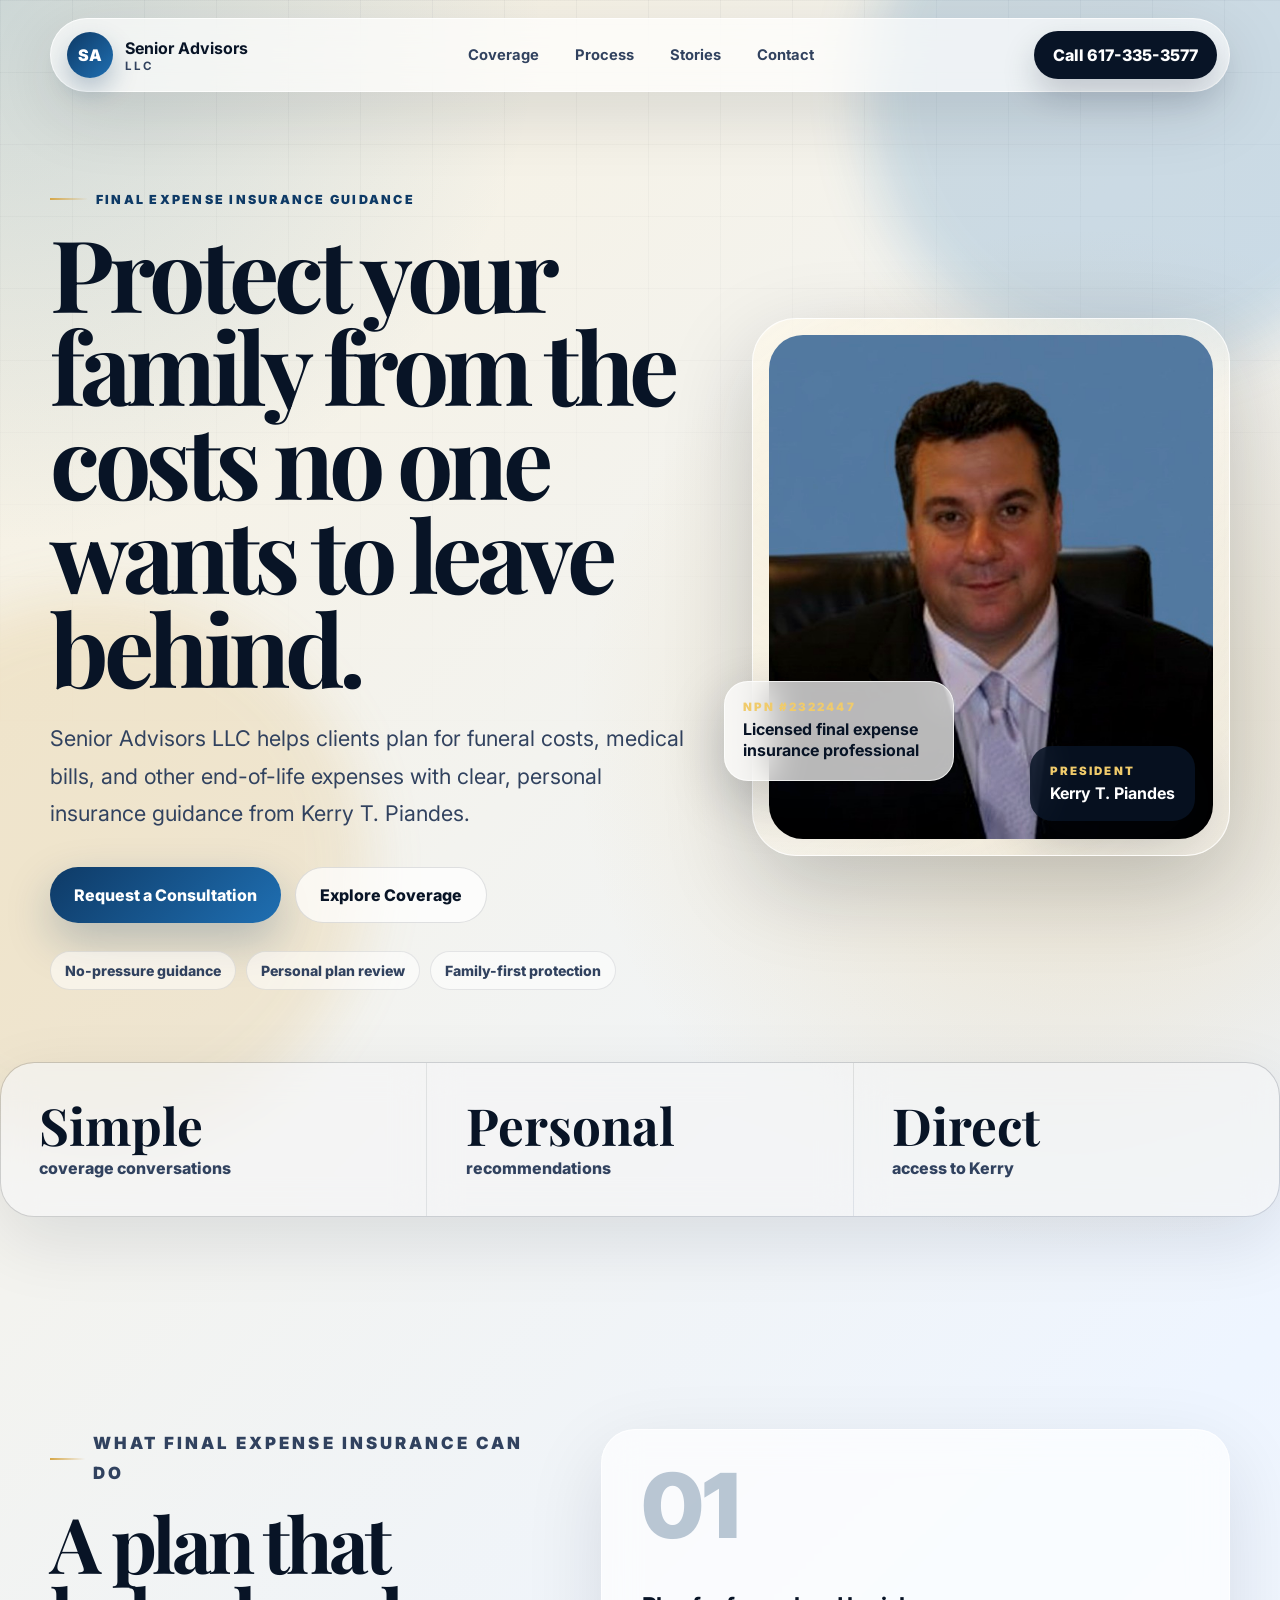
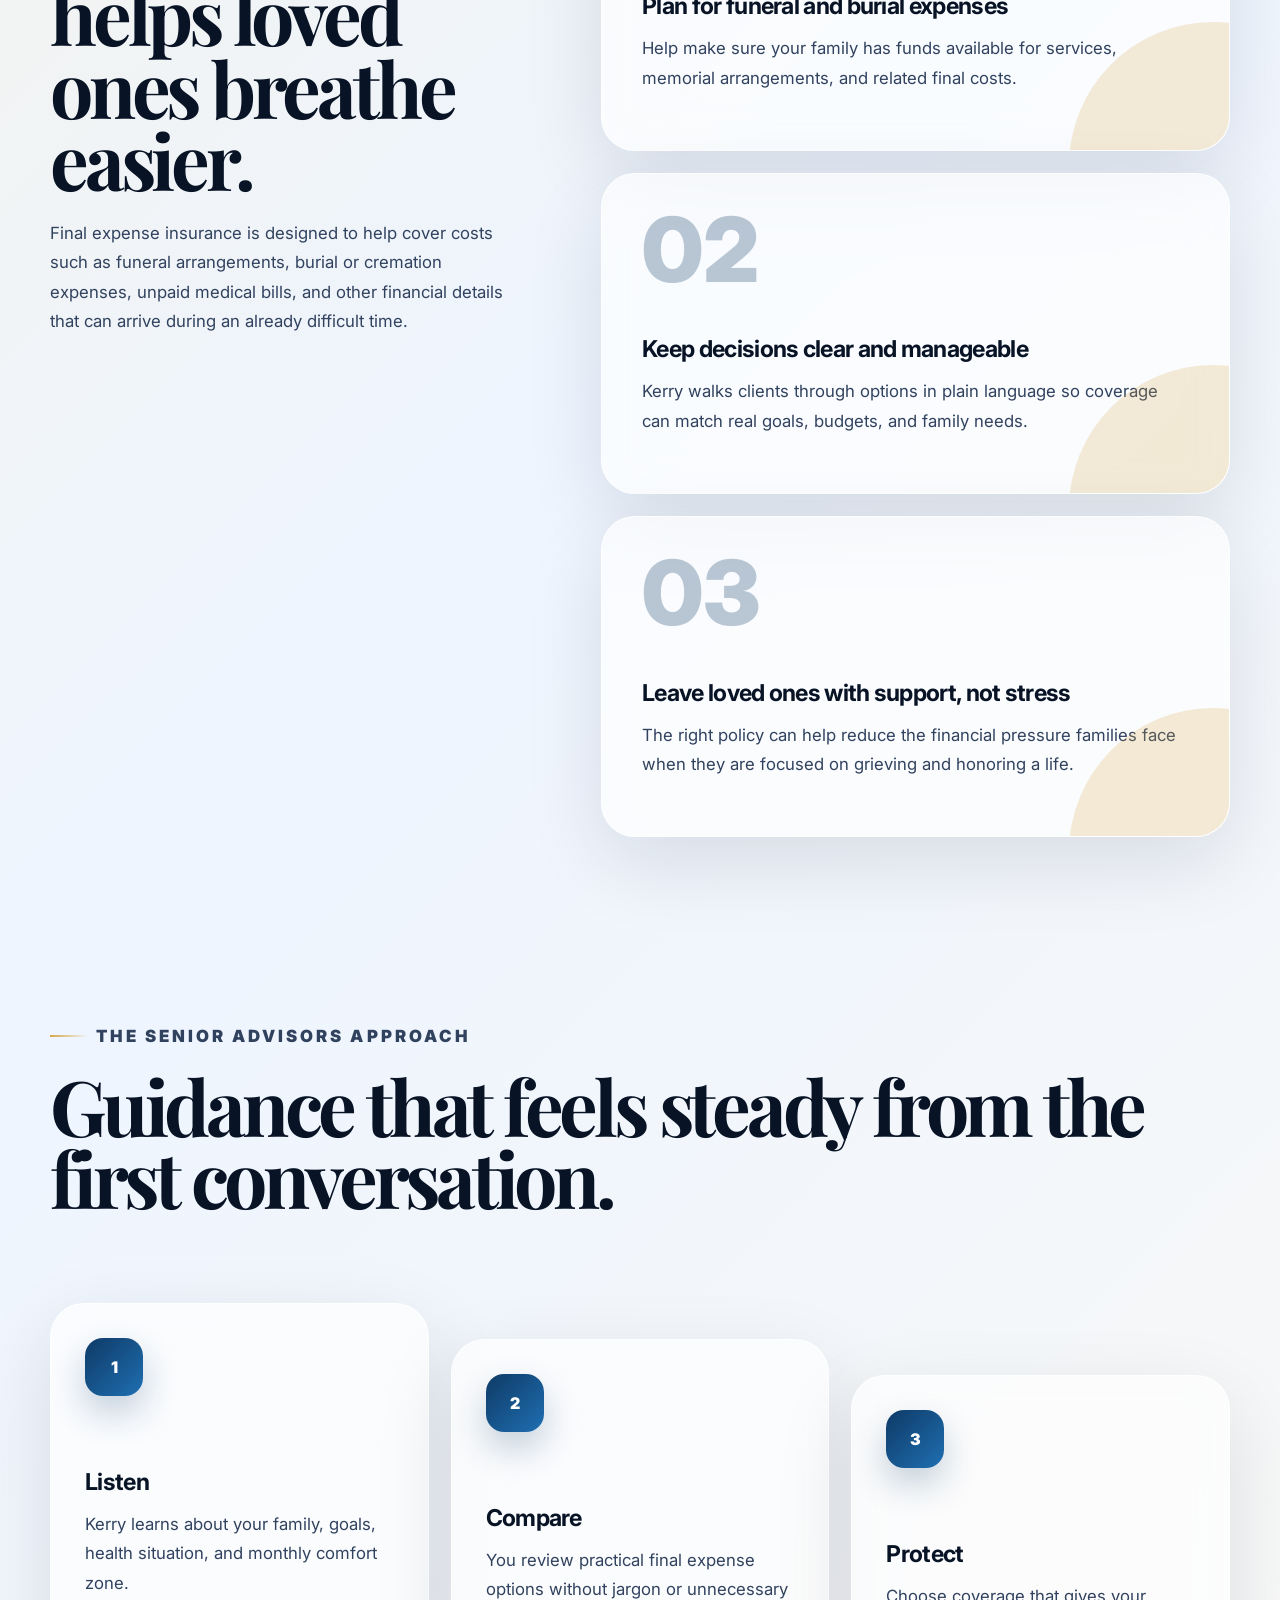
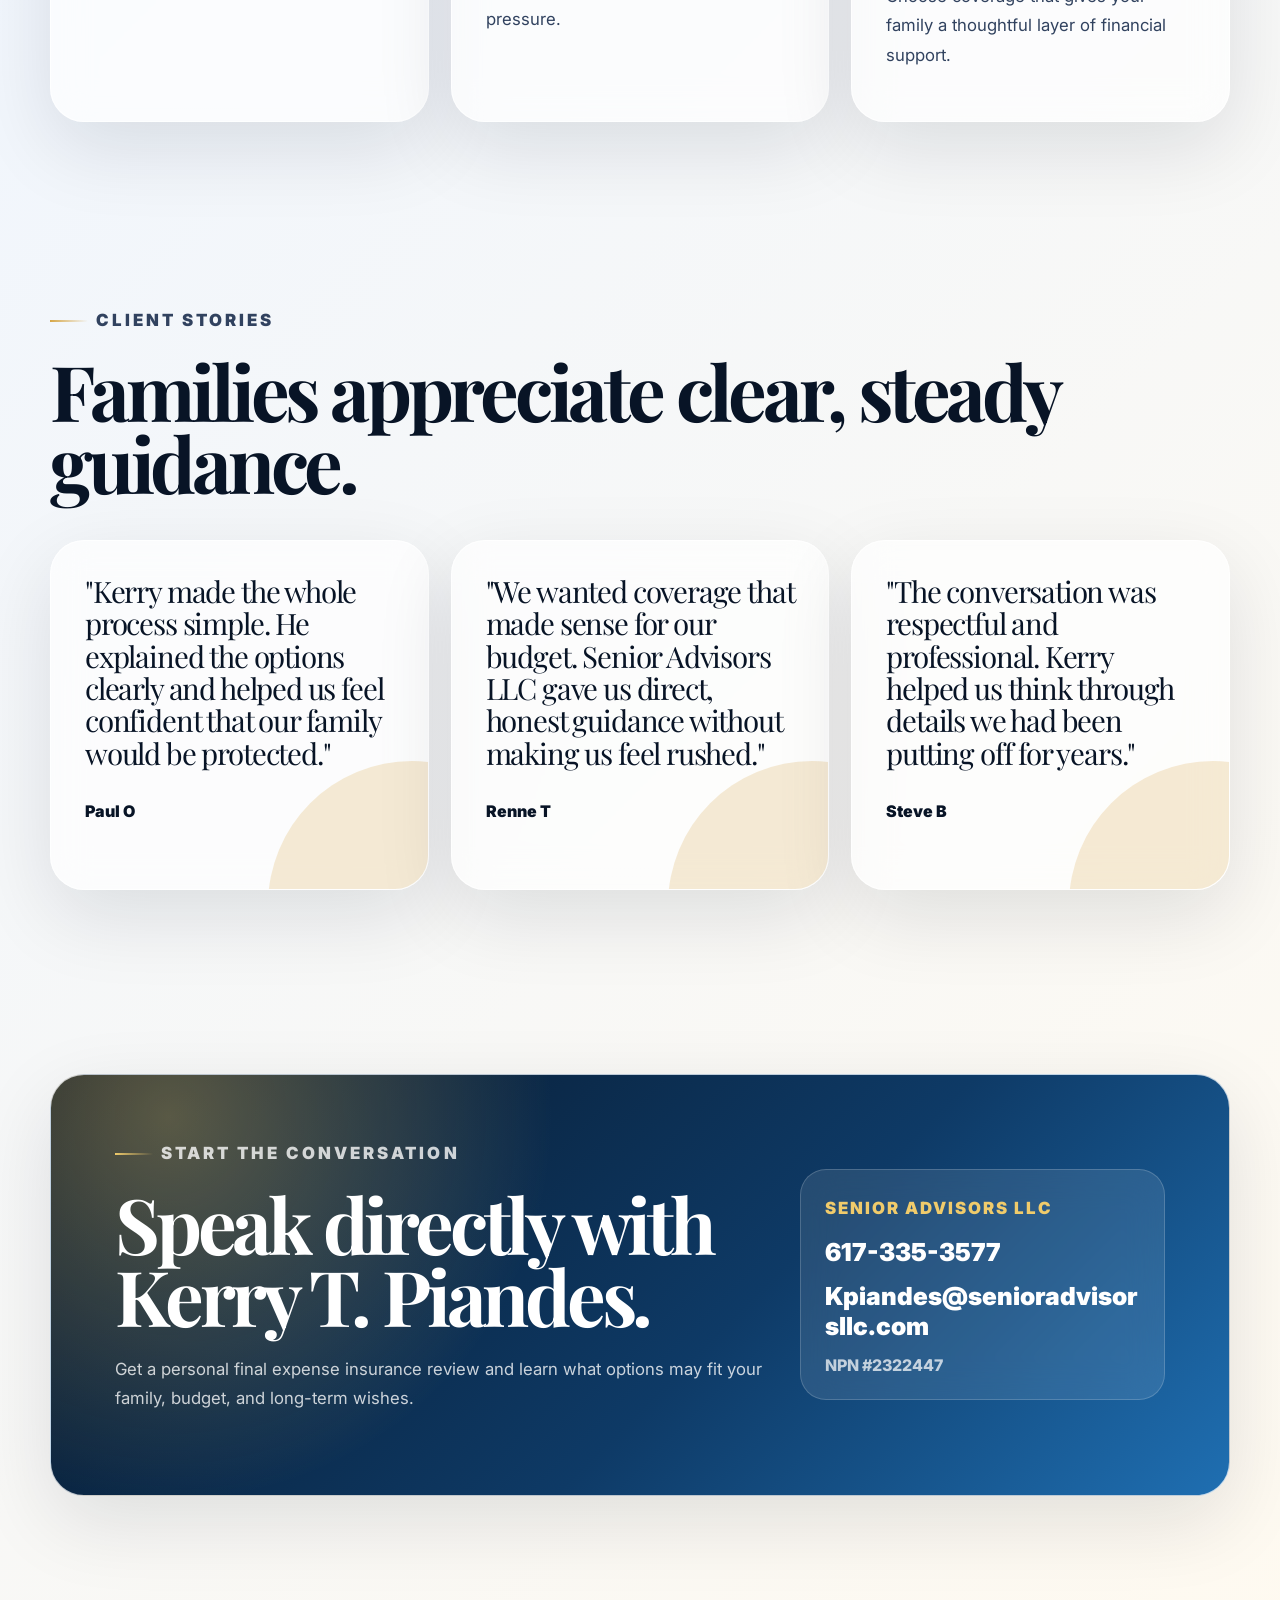
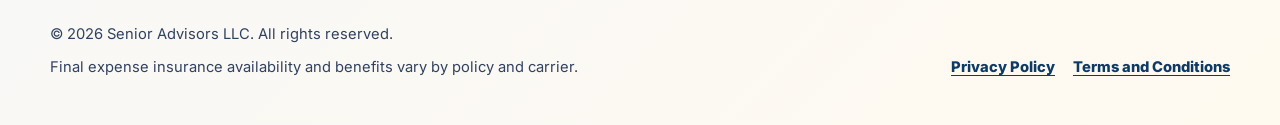
==== commit 9406dd43: "Add Terms and Conditions with SMS STOP opt-out language. Gives Facebook and SMS compliance a live te" ====
--- a/index.html
+++ b/index.html
@@ -213,7 +213,8 @@
         <p>Final expense insurance availability and benefits vary by policy and carrier.</p>
       </div>
       <nav class="footer-links" aria-label="Legal">
-        <a href="privacy.html">Privacy Policy</a>
+        <a href="policy.html">Privacy Policy</a>
+        <a href="terms.html">Terms and Conditions</a>
       </nav>
     </footer>
 
--- a/styles.css
+++ b/styles.css
@@ -664,22 +664,22 @@
 
 .legal-layout {
   display: grid;
-  grid-template-columns: minmax(210px, 0.34fr) minmax(0, 1fr);
-  gap: clamp(1.5rem, 4vw, 3.5rem);
-  align-items: start;
+  grid-template-columns: 1fr;
+  gap: 22px;
   padding-top: 28px;
 }
 
 .legal-toc {
-  position: sticky;
-  top: 112px;
-  display: grid;
-  gap: 10px;
+  position: static;
+  display: flex;
+  flex-wrap: wrap;
+  gap: 8px 14px;
   padding: 22px;
   border-radius: 28px;
 }
 
 .legal-toc strong {
+  width: 100%;
   margin-bottom: 6px;
   font-size: 0.78rem;
   letter-spacing: 0.16em;
@@ -690,6 +690,15 @@
   color: var(--ink-soft);
   font-size: 0.92rem;
   font-weight: 700;
+}
+
+.legal-page .reveal,
+.legal-content,
+.legal-toc,
+.legal-hero {
+  opacity: 1 !important;
+  transform: none !important;
+  visibility: visible !important;
 }
 
 .legal-content {
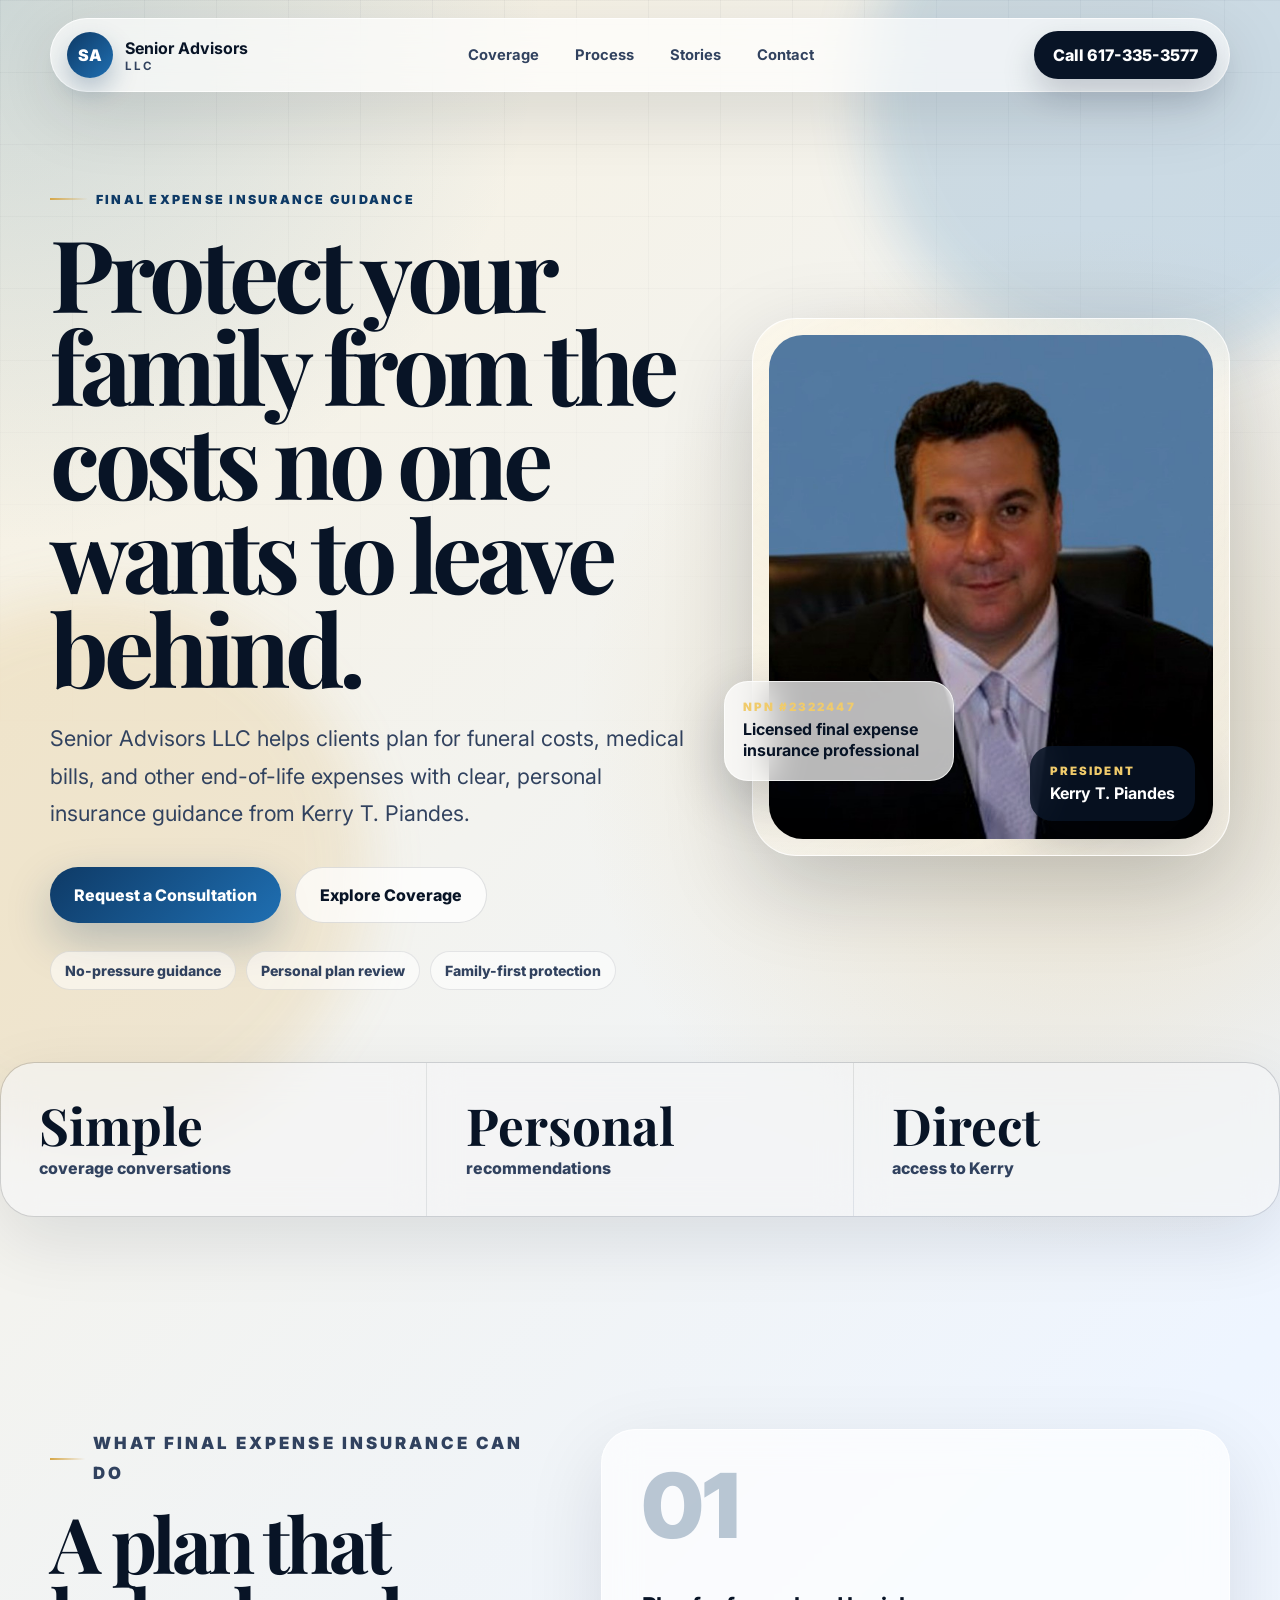
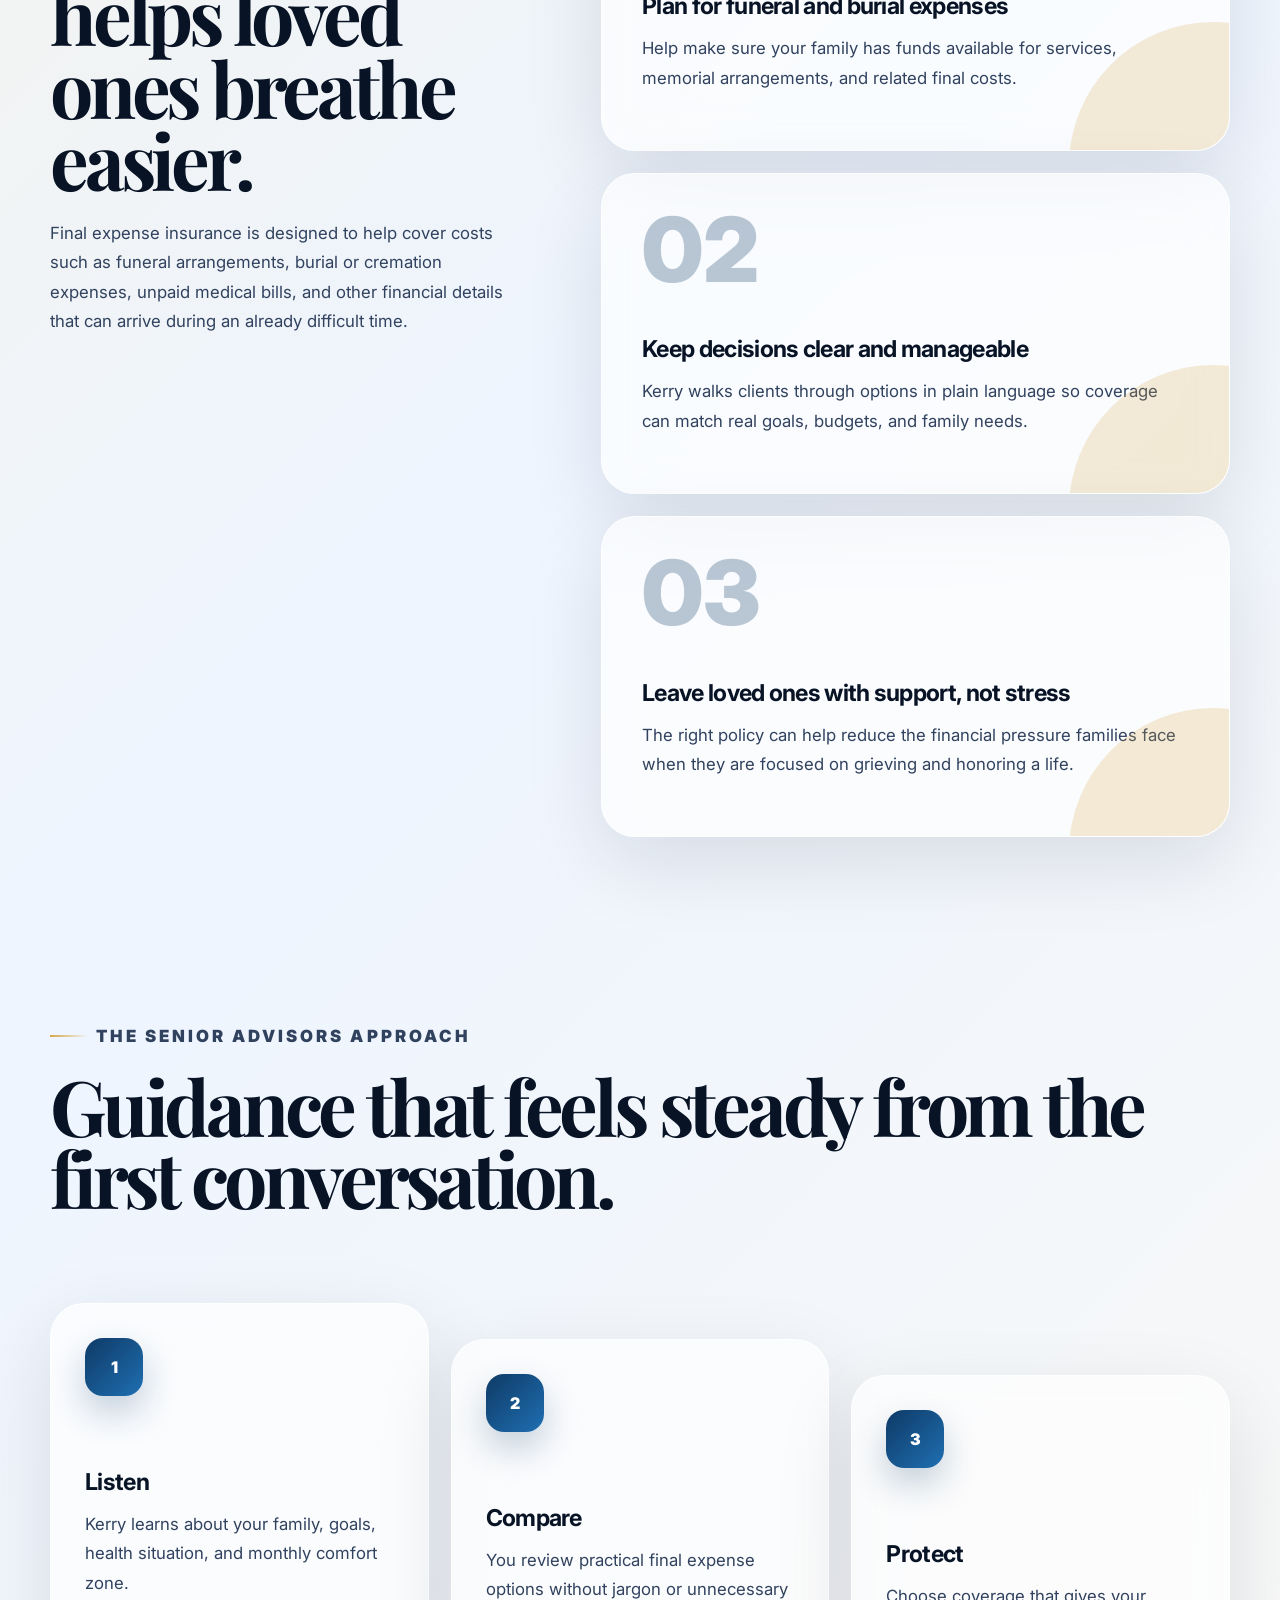
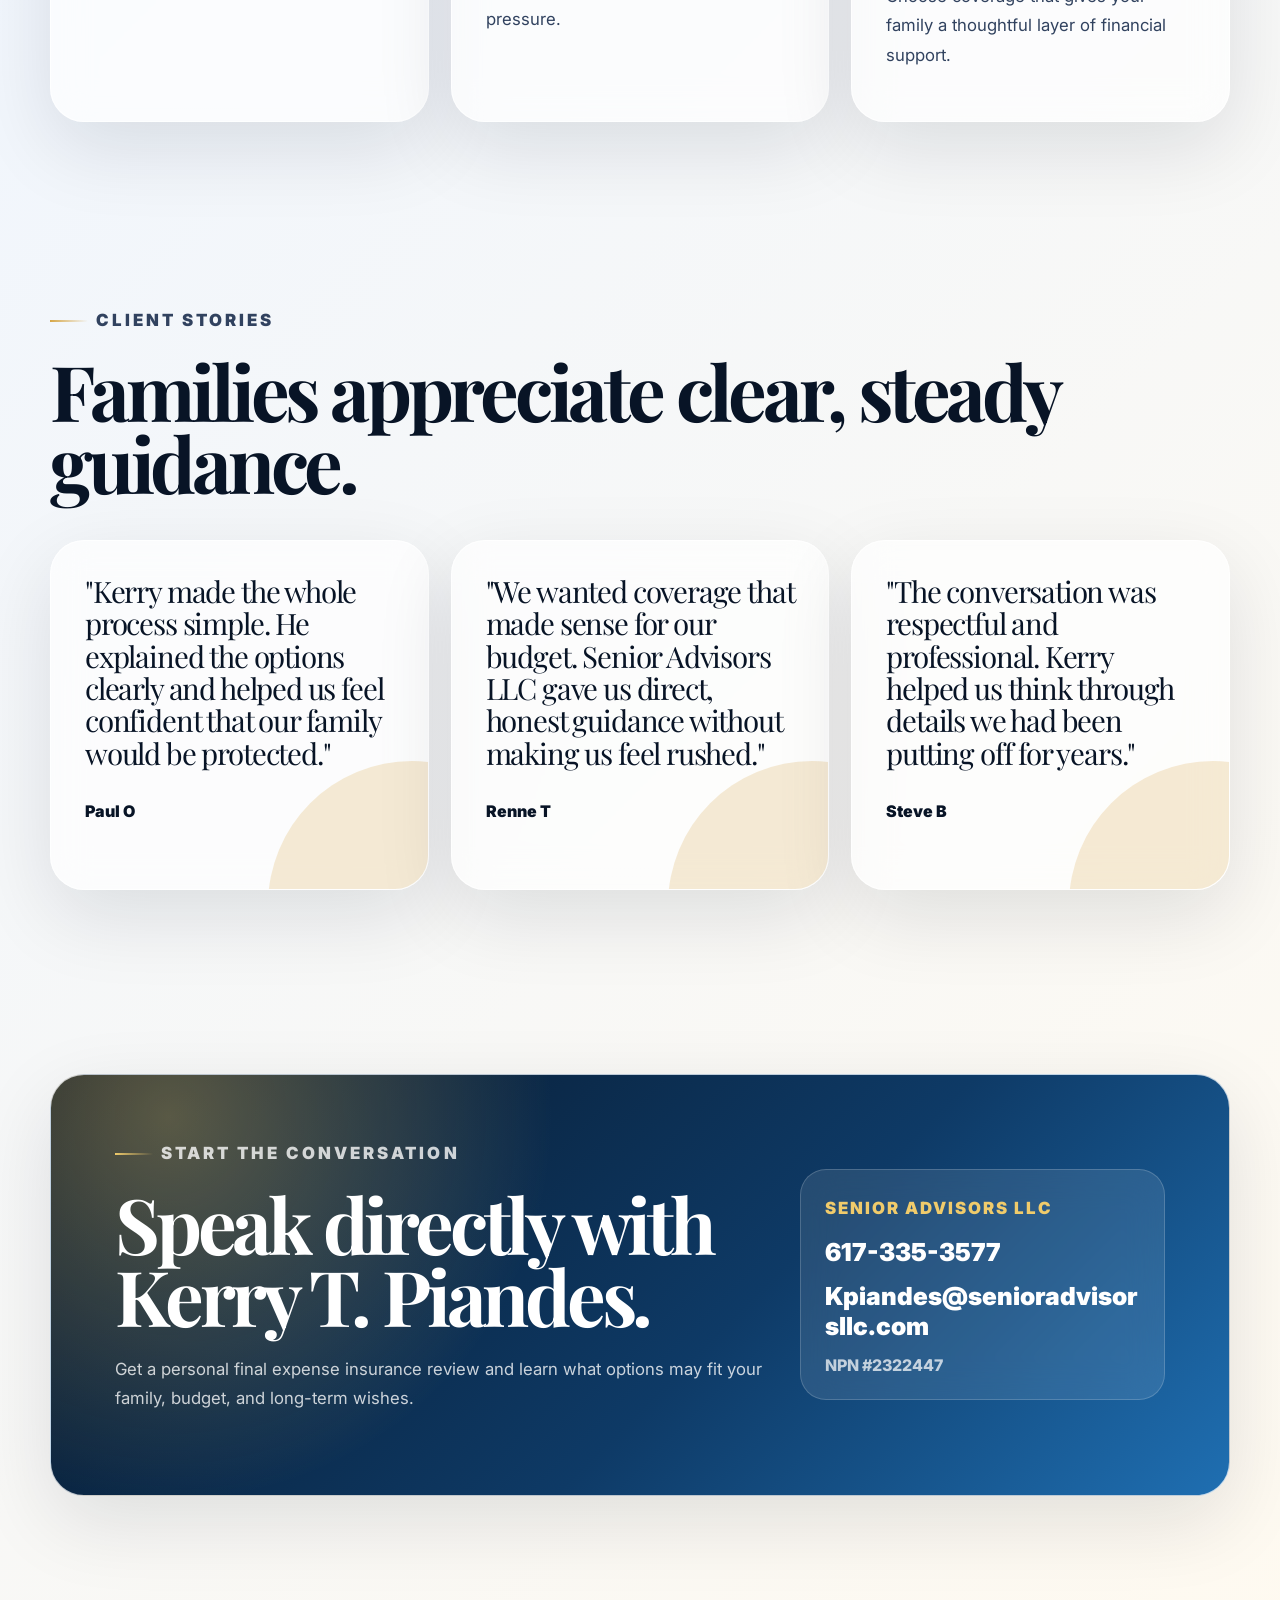
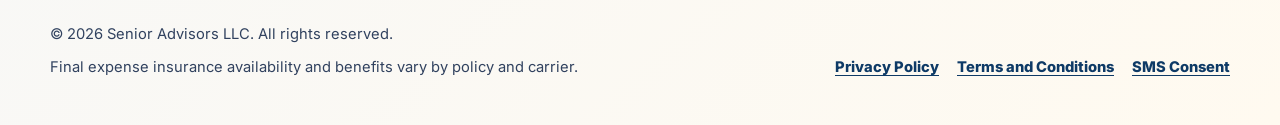
==== commit a04e0efe: "Add a public SMS consent form page for Twilio review. Shows unchecked optional SMS opt-in with priva" ====
--- a/index.html
+++ b/index.html
@@ -215,6 +215,7 @@
       <nav class="footer-links" aria-label="Legal">
         <a href="policy.html">Privacy Policy</a>
         <a href="terms.html">Terms and Conditions</a>
+        <a href="sms-consent.html">SMS Consent</a>
       </nav>
     </footer>
 
--- a/styles.css
+++ b/styles.css
@@ -757,6 +757,92 @@
   line-height: 1.8;
 }
 
+.sms-consent-card {
+  max-width: 760px;
+  margin: 0 auto 48px;
+  padding: clamp(1.5rem, 4vw, 2.6rem);
+  border: 1px solid rgba(255, 255, 255, 0.72);
+  border-radius: var(--radius);
+  background: rgba(255, 255, 255, 0.66);
+  box-shadow: 0 26px 80px rgba(8, 20, 38, 0.11);
+  backdrop-filter: blur(18px);
+}
+
+.sms-field {
+  display: grid;
+  gap: 10px;
+  margin-bottom: 28px;
+}
+
+.sms-field label,
+.sms-consent-fieldset legend {
+  color: var(--ink);
+  font-size: 0.95rem;
+  font-weight: 800;
+}
+
+.sms-field input[type="tel"] {
+  width: 100%;
+  min-height: 56px;
+  padding: 0 18px;
+  border: 1px solid rgba(8, 20, 38, 0.14);
+  border-radius: 16px;
+  color: var(--ink);
+  font: inherit;
+  background: rgba(255, 255, 255, 0.92);
+}
+
+.sms-field input[type="tel"]:focus {
+  outline: 2px solid rgba(31, 111, 178, 0.35);
+  outline-offset: 2px;
+}
+
+.sms-consent-fieldset {
+  margin: 0 0 18px;
+  padding: 0;
+  border: 0;
+}
+
+.sms-consent-option {
+  display: grid;
+  grid-template-columns: 22px 1fr;
+  gap: 14px;
+  align-items: start;
+  color: var(--ink-soft);
+  font-size: 1rem;
+  line-height: 1.7;
+  cursor: pointer;
+}
+
+.sms-consent-option input[type="checkbox"] {
+  width: 20px;
+  height: 20px;
+  margin-top: 4px;
+  accent-color: var(--blue);
+  cursor: pointer;
+}
+
+.sms-consent-option a {
+  color: var(--blue);
+  font-weight: 700;
+  text-decoration: underline;
+  text-underline-offset: 3px;
+}
+
+.sms-note {
+  margin: 0 0 24px;
+  color: var(--ink-soft);
+  font-size: 0.92rem;
+  line-height: 1.6;
+}
+
+.sms-form-status {
+  margin: 18px 0 0;
+  color: var(--blue);
+  font-weight: 700;
+  line-height: 1.5;
+}
+
 .reveal {
   opacity: 0;
   transform: translate3d(0, calc(34px + var(--parallax-offset, 0px)), 0) scale(0.985);
